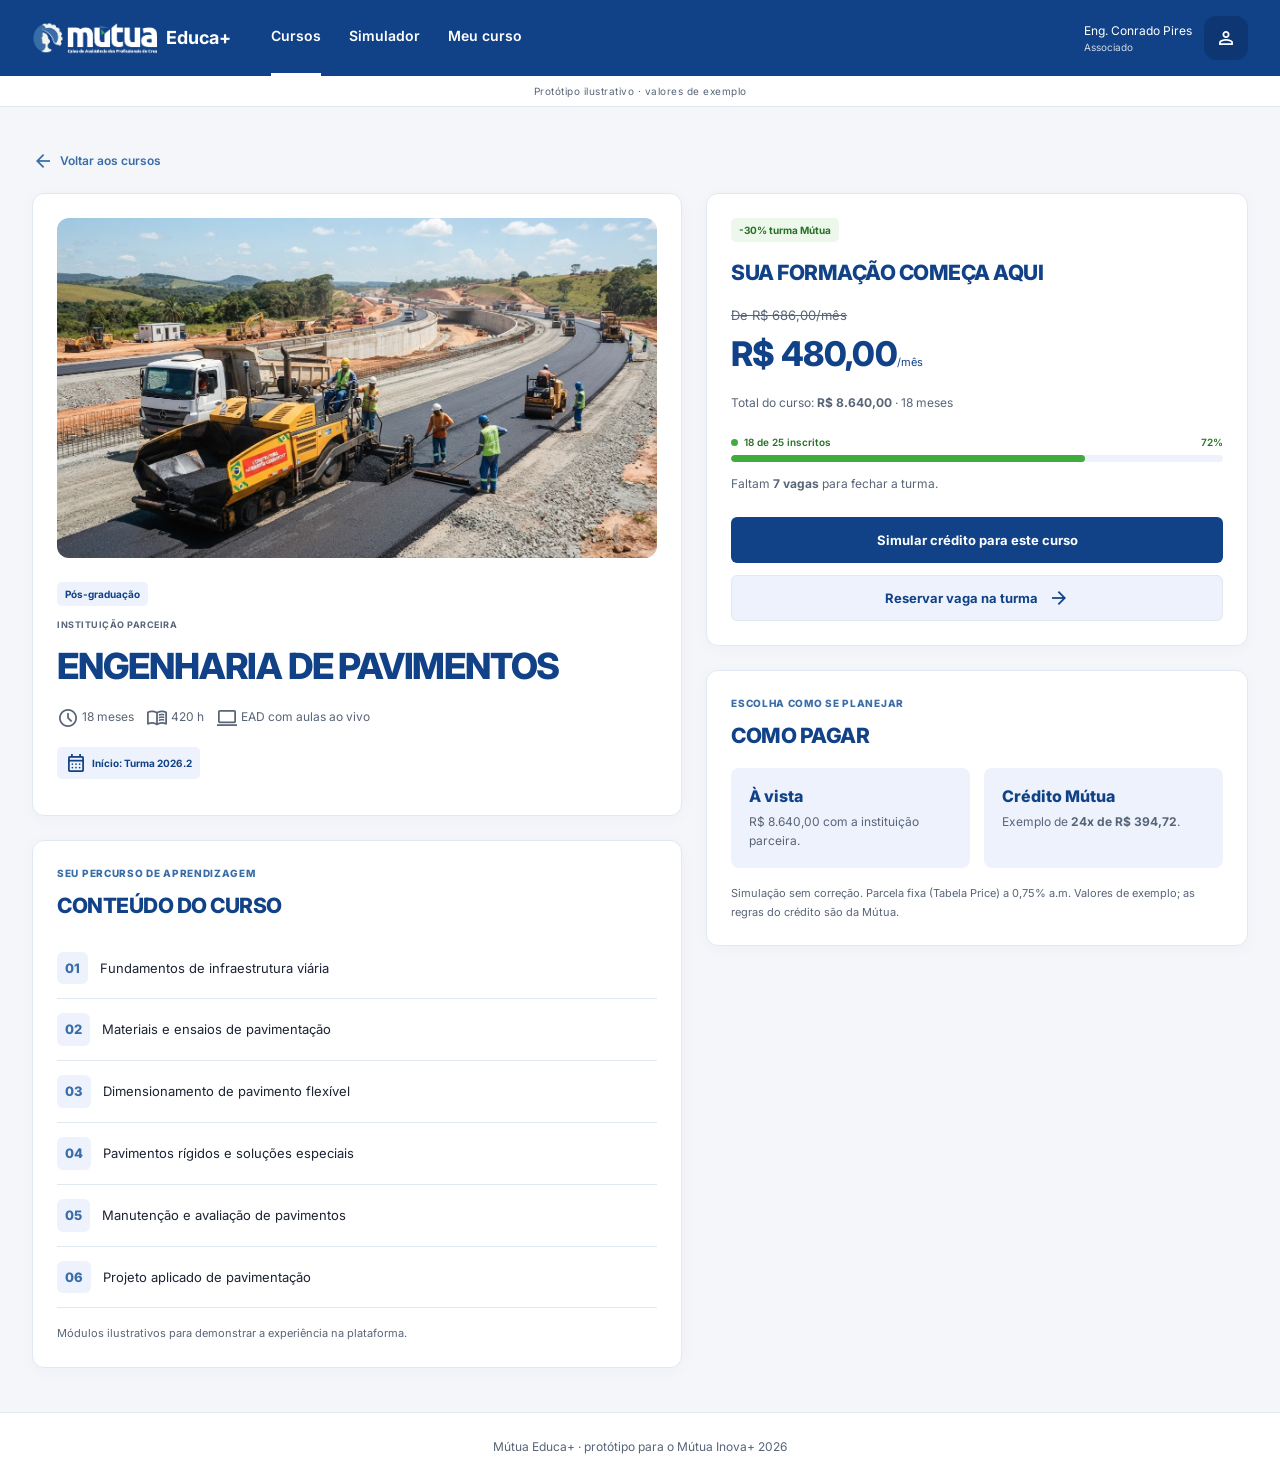
==== curso.html @ 4bdf36f3 "Demo navegável Mútua Educa+ (protótipo, dados de exemplo)" ====
<!doctype html>
<html lang="pt-BR"><head><link rel="icon" href="assets/img/favicon.svg" type="image/svg+xml"><meta charset="utf-8"><meta name="viewport" content="width=device-width,initial-scale=1"><meta name="theme-color" content="#114287"><meta name="description" content="Mútua Educa+: cursos com desconto de turma, simulação de crédito e acompanhamento educacional. Protótipo ilustrativo."><title>Detalhe do curso · Mútua Educa+</title><link rel="preconnect" href="https://fonts.googleapis.com"><link rel="preconnect" href="https://fonts.gstatic.com" crossorigin><link href="https://fonts.googleapis.com/css2?family=Inter:wght@400;500;600;700;800&family=Material+Symbols+Outlined&display=swap" rel="stylesheet"><link rel="stylesheet" href="assets/css/app.css"><script defer src="assets/js/data.js"></script><script defer src="assets/js/app.js"></script></head><body data-page="course"><a class="skip" href="#main">Ir para o conteúdo</a><header id="header"></header><div class="prototype">Protótipo ilustrativo · valores de exemplo</div><main id="main" class="container" tabindex="-1"></main><footer>Mútua Educa+ · protótipo para o Mútua Inova+ 2026</footer><nav id="mobile-nav" aria-label="Navegação móvel"></nav><dialog id="modal" aria-labelledby="modal-title"><button class="modal-close icon-button" aria-label="Fechar modal">×</button><span class="modal-icon material-symbols-outlined" aria-hidden="true">info</span><h2 id="modal-title"></h2><p id="modal-text"></p><a id="modal-link" class="button" href="meu-curso.html">Ver como fica o acompanhamento <span class="material-symbols-outlined" aria-hidden="true">arrow_forward</span></a><button class="button secondary modal-dismiss">Voltar à página</button></dialog><noscript><p class="container">Ative o JavaScript para explorar os cursos e simular o crédito desta demonstração.</p></noscript></body></html>
---- assets/css/app.css ----
:root{--blue:#114287;--medium:#396DA8;--green:#41AC3E;--green-text:#267124;--bg:#F4F6FA;--white:#fff;--text:#1B2333;--muted:#586578;--line:#e2e8f2;--soft:#edf2fc;--green-soft:#edf7ec;--radius:12px;--shadow:0 3px 16px #17345b08;--space:24px;--motion:200ms;--font:'Inter',system-ui,sans-serif}*{box-sizing:border-box}body{margin:0;background:var(--bg);color:var(--text);font:400 14px/1.6 var(--font)}a{color:var(--medium);text-decoration:none}button,input{font:inherit}button,a,input,summary{-webkit-tap-highlight-color:transparent}button,a,summary{touch-action:manipulation}button{cursor:pointer}img{max-width:100%;display:block}h1,h2,h3,p{margin:0}h1,h2,h3{line-height:1.25}h1,h2{font-weight:800;text-transform:uppercase;color:var(--blue)}h1{font-size:clamp(26px,3.1vw,40px);letter-spacing:-1.2px}h2{font-size:21px;letter-spacing:-.5px}h3{font-size:16px;font-weight:800;color:var(--blue)}p{color:var(--muted)}:focus-visible{outline:3px solid var(--medium);outline-offset:4px}.skip{position:fixed;left:16px;top:-100px;background:var(--white);padding:12px;z-index:20}.skip:focus{top:12px}.container{width:min(1376px,calc(100% - 32px));margin:auto}#header{background:var(--blue);color:var(--white);box-shadow:var(--shadow)}.header-inner{min-height:76px;display:flex;align-items:center;gap:32px}.brand{min-height:44px;display:flex;align-items:center;gap:9px;color:var(--white);flex-shrink:0;font-size:20px;font-weight:700}.brand img{width:119px;height:35px;object-fit:contain}.desktop-nav{display:none;align-self:stretch;gap:26px}.desktop-nav a{display:flex;align-items:center;color:var(--white);border-bottom:3px solid transparent;font-weight:600}.desktop-nav a[aria-current]{border-color:var(--white)}.account{margin-left:auto;display:flex;align-items:center;gap:12px}.account-text{display:none;font-size:12px;line-height:1.5}.account-text small{display:block;opacity:.8}.icon-button{border:0;min-width:44px;min-height:44px;display:grid;place-items:center;border-radius:var(--radius);background:var(--soft);color:var(--blue);font-size:24px}.account .icon-button{background:#0d3672;color:var(--white)}.material-symbols-outlined{font-size:22px;line-height:1;vertical-align:middle}.prototype{text-align:center;font-size:10px;letter-spacing:.5px;padding:7px 12px;background:var(--white);color:var(--muted);border-bottom:1px solid var(--line)}main{padding-top:24px;padding-bottom:44px}footer{background:var(--white);border-top:1px solid var(--line);padding:24px 20px 106px;color:var(--muted);font-size:12px;text-align:center}#mobile-nav{position:fixed;z-index:5;bottom:0;left:0;right:0;background:var(--white);border-top:1px solid var(--line);display:grid;grid-template-columns:repeat(4,1fr);padding:8px 4px calc(8px + env(safe-area-inset-bottom));box-shadow:0 -5px 24px #17345b08}#mobile-nav a,#mobile-nav button{display:flex;flex-direction:column;gap:5px;align-items:center;justify-content:center;min-height:54px;font-size:11px;font-weight:600;color:var(--muted);border:0;background:transparent}#mobile-nav [aria-current]{color:var(--blue);background:var(--soft);border-radius:var(--radius)}.panel{background:var(--white);border:1px solid var(--line);border-radius:var(--radius);padding:20px;box-shadow:var(--shadow)}.eyebrow{font-size:10px;font-weight:800;text-transform:uppercase;letter-spacing:.7px;color:var(--medium);display:flex;gap:6px;align-items:center;margin-bottom:12px}.eyebrow .material-symbols-outlined{font-size:16px}.badge{display:inline-flex;align-items:center;gap:5px;background:var(--soft);color:var(--blue);font-size:10px;font-weight:700;line-height:1.4;padding:5px 8px;border-radius:5px}.badge.green{background:var(--green-soft);color:var(--green-text)}.hero{background:linear-gradient(110deg,var(--white) 65%,var(--soft));padding:25px 20px;margin-bottom:28px}.hero h1{max-width:850px}.hero p{margin:14px 0 24px;max-width:800px}.search{display:flex;align-items:center;gap:10px;border:2px solid var(--line);border-radius:7px;padding:4px 4px 4px 12px;background:var(--white)}.search input{width:100%;min-width:0;border:0;background:transparent;min-height:44px;outline-offset:0}.search .button{width:auto;flex-shrink:0}.button{display:inline-flex;justify-content:center;align-items:center;gap:10px;min-height:46px;border:1px solid transparent;border-radius:6px;padding:11px 16px;background:var(--blue);color:var(--white);font-weight:700;font-size:13px;line-height:1.4;text-align:center;transition:background var(--motion),transform var(--motion),box-shadow var(--motion);width:100%}.button:hover{background:var(--medium);box-shadow:0 4px 12px #11428722;transform:translateY(-1px)}.button.secondary{background:var(--soft);color:var(--blue);border-color:var(--line)}.button.secondary:hover{background:var(--line)}.chips{display:flex;gap:7px;flex-wrap:wrap;margin-top:18px}.chip{background:var(--white);color:var(--text);border:1px solid var(--line);padding:10px 12px;border-radius:6px;min-height:44px;font-size:11px;font-weight:600;transition:background var(--motion),color var(--motion)}.chip[aria-pressed=true]{background:var(--blue);border-color:var(--blue);color:var(--white)}.catalog-layout,.split,.dashboard-grid{display:grid;gap:24px}.section-line{display:flex;justify-content:space-between;align-items:center;gap:12px;background:var(--white);border-radius:var(--radius);padding:16px;margin-bottom:18px}.section-line h2{font-size:12px;letter-spacing:0}.section-line span{font-size:11px;color:var(--muted)}.dot{display:inline-block;width:7px;height:7px;background:var(--green);border-radius:50%;margin-right:6px}.course-grid{display:grid;gap:18px}.course-card{background:var(--white);border:1px solid var(--line);border-radius:var(--radius);overflow:hidden;display:flex;flex-direction:column;box-shadow:var(--shadow);transition:transform var(--motion),box-shadow var(--motion)}.course-card:hover{transform:translateY(-3px);box-shadow:0 8px 24px #17345b12}.course-photo{position:relative}.course-photo img{width:100%;height:180px;object-fit:cover}.course-photo>.badge{position:absolute;top:12px;left:12px;background:var(--white)}.photo-bottom{position:absolute;bottom:0;left:0;right:0;padding:30px 12px 10px;background:linear-gradient(transparent,#0b2b59cc);display:flex;justify-content:space-between;align-items:center;color:var(--white);font-size:10px}.course-content{padding:17px;display:flex;flex-direction:column;gap:13px;flex:1}.partner{font-size:9px;color:var(--muted);font-weight:700;letter-spacing:.5px;text-transform:uppercase}.course-content h3{text-transform:uppercase;font-size:15px;min-height:38px}.meta{font-size:11px;color:var(--muted);display:flex;gap:6px;align-items:flex-start}.meta .material-symbols-outlined{font-size:16px;color:var(--medium)}.price-box{background:var(--soft);padding:12px;border-radius:6px;display:flex;align-items:center;justify-content:space-between;gap:6px}.price-box del{font-size:10px;color:var(--muted);display:block}.price{color:var(--blue);font-size:22px;font-weight:800;letter-spacing:-.7px}.price small{font-size:11px;font-weight:400;letter-spacing:0}.price-box .badge{font-size:9px;padding:4px}.enrollment{margin-top:auto;font-size:10px;color:var(--green-text);font-weight:600}.enrollment-row{display:flex;justify-content:space-between;gap:8px;margin-bottom:5px}.track{height:7px;overflow:hidden;background:var(--soft);border-radius:20px}.track>span{display:block;height:100%;background:var(--green);border-radius:20px}.track.blue>span{background:var(--medium)}.sidebar{display:flex;flex-direction:column;gap:20px}.mini{border-top:3px solid var(--blue)}.mini h2{font-size:19px;text-transform:none}.mini p{font-size:12px;margin:8px 0 18px}.rate-box{background:var(--soft);padding:16px;border-radius:6px;margin:20px 0}.rate-box strong{color:var(--blue);font-size:27px}.rate-box small{font-size:11px;color:var(--blue)}.field-label{display:flex;justify-content:space-between;align-items:center;gap:10px;font-size:11px;font-weight:600;color:var(--muted);margin-bottom:12px}.field-label output{color:var(--blue);font-weight:800;font-size:16px}input[type=range]{width:100%;height:44px;accent-color:var(--blue);cursor:pointer}.range-labels{display:flex;justify-content:space-between;font-size:10px;color:var(--muted)}.term-row{display:grid;grid-template-columns:repeat(3,minmax(0,1fr));gap:7px;margin:12px 0}.term{border:1px solid var(--line);border-radius:6px;min-height:44px;background:var(--soft);color:var(--blue);font-weight:700;transition:background var(--motion),color var(--motion)}.term[aria-pressed=true]{background:var(--blue);color:var(--white);border-color:var(--blue)}.estimate{text-align:center;padding:16px;background:var(--soft);border-radius:6px;margin:16px 0}.estimate p{margin:0;font-size:11px}.estimate strong{font-size:24px;color:var(--blue);display:block;letter-spacing:-.8px}.disclaimer{font-size:11px;color:var(--muted);line-height:1.7;margin-top:16px}.faq h2{font-size:17px;margin-bottom:14px}.faq details{border-bottom:1px solid var(--line);padding:7px 0}.faq summary{font-size:12px;min-height:44px;cursor:pointer;color:var(--blue);font-weight:600;padding:10px 0}.faq details p{font-size:12px;padding-bottom:12px}.empty{text-align:center;padding:40px 20px;grid-column:1/-1}.empty h3{margin:12px 0}.empty .button{width:auto;margin-top:16px}.accompany{margin-top:32px;padding:24px}.accompany>p{margin-top:12px}.steps{display:grid;gap:20px;margin:28px 0}.step-icon{background:var(--soft);color:var(--blue);width:44px;height:44px;border-radius:var(--radius);display:grid;place-items:center;margin-bottom:10px}.steps h3{font-size:13px;margin-bottom:6px}.steps p{font-size:12px}.accompany>.button{width:auto}.back{display:inline-flex;align-items:center;gap:6px;min-height:44px;font-weight:600;font-size:12px;margin-bottom:10px}.page-heading{margin-bottom:24px}.page-heading p{margin-top:12px}.course-banner{width:100%;height:240px;object-fit:cover;border-radius:var(--radius);margin-bottom:24px}.course-title .badge{margin-bottom:12px}.course-title h1{font-size:clamp(26px,3vw,36px);margin:12px 0}.details-meta{display:flex;flex-wrap:wrap;gap:12px;font-size:12px;color:var(--muted);margin:18px 0}.stack{display:flex;flex-direction:column;gap:24px;min-width:0}.module-list{list-style:none;margin:18px 0 0;padding:0;counter-reset:modules}.module-list li{counter-increment:modules;display:flex;align-items:center;gap:12px;padding:14px 0;border-bottom:1px solid var(--line);font-size:13px}.module-list li:before{content:counter(modules,decimal-leading-zero);color:var(--medium);font-weight:800;background:var(--soft);padding:6px 8px;border-radius:6px}.offer .price{font-size:34px}.offer>del{font-size:13px;color:var(--muted)}.offer h2{margin-bottom:18px}.offer p{font-size:12px;margin:12px 0}.offer .button{margin-top:12px}.offer .enrollment{margin-top:22px}.payment-options{display:grid;gap:14px;margin-top:18px}.payment-option{background:var(--soft);border-radius:8px;padding:18px}.payment-option p{font-size:12px;margin-top:6px}.course-summary{display:grid;gap:20px;margin-bottom:24px;align-items:center}.course-summary h2{margin:12px 0}.total-course{background:var(--soft);border-radius:8px;padding:20px}.total-course strong{display:block;color:var(--blue);font-size:25px}.sim-amount{background:var(--soft);border-radius:6px;padding:16px;margin:18px 0 8px;display:flex;flex-wrap:wrap;align-items:center;justify-content:space-between;gap:8px}.sim-amount output{font-size:32px;color:var(--blue);font-weight:800;letter-spacing:-1px}.quick-actions{display:flex;gap:8px;margin-top:18px}.quick-actions button{flex:1;font-size:11px;padding:10px}.large-terms{margin-top:22px;grid-template-columns:minmax(0,1fr)}.large-terms .term{padding:14px 7px;text-align:left;font-size:11px;min-height:110px}.large-terms strong{display:block;font-size:16px;margin-top:8px;overflow-wrap:anywhere}.large-terms [data-term-price]{display:block}.large-terms small{font-size:10px;font-weight:400}.summary-list{margin:22px 0}.summary-row{display:flex;justify-content:space-between;gap:12px;padding:13px 10px;font-size:12px}.summary-row:nth-child(odd){background:var(--soft);border-radius:4px}.summary-row strong{color:var(--blue)}.summary-row.big strong{font-size:21px}.total-box{background:var(--soft);padding:20px;border-radius:8px;margin-bottom:22px}.total-box strong{display:block;color:var(--blue);font-size:24px;margin:6px 0}.total-box p{font-size:11px}.capital-labels{display:flex;justify-content:space-between;font-size:10px;color:var(--medium);margin-bottom:7px}.capital-track{height:10px;background:var(--medium);border-radius:20px;overflow:hidden;margin-bottom:24px}.capital-track span{display:block;height:100%;background:var(--blue)}.welcome{display:flex;justify-content:space-between;gap:12px;align-items:center;margin-bottom:18px}.welcome p{font-weight:600;color:var(--text);font-size:15px}.dashboard-heading{margin-bottom:24px}.dashboard-heading h1{font-size:clamp(25px,3vw,34px)}.dashboard-heading>p{font-size:12px;margin-top:12px}.student-photo{position:relative;overflow:hidden;border-radius:var(--radius)}.student-photo img{width:100%;height:240px;object-fit:cover}.student-photo .photo-bottom{padding:40px 18px 18px}.student-photo .badge{font-size:11px;background:var(--blue);color:var(--white)}.panel-title{display:flex;justify-content:space-between;gap:12px;align-items:center;margin-bottom:20px}.panel-title h2{font-size:16px;display:flex;align-items:center;gap:7px}.panel-title>strong{font-size:26px;color:var(--blue)}.progress-details{display:flex;justify-content:space-between;gap:15px;margin-top:16px;font-size:12px}.progress-details small{display:block;text-transform:uppercase;font-size:9px;color:var(--muted);font-weight:700}.progress-details>div:last-child{text-align:right}.next-class{border-left:5px solid var(--blue)}.next-class h3{font-size:20px;text-transform:uppercase;margin:12px 0}.next-class p{font-size:12px;margin:14px 0}.credit-details{display:flex;justify-content:space-between;align-items:center;gap:12px;background:var(--soft);border-radius:8px;padding:16px;margin-bottom:12px}.credit-details small{display:block;text-transform:uppercase;font-size:9px;color:var(--muted);font-weight:600}.credit-details strong{font-size:24px;color:var(--blue)}.credit-details>div:last-child{text-align:right}.credit-details>div:last-child strong{font-size:14px}.text-button{border:0;background:transparent;color:var(--medium);display:flex;align-items:center;justify-content:space-between;gap:10px;width:100%;min-height:44px;text-align:left;font-weight:600}.approval{display:flex;align-items:center;gap:18px}.approval .step-icon{background:var(--green-soft);color:var(--green-text);flex-shrink:0;margin:0;width:52px;height:52px}.approval h2{font-size:13px;color:var(--green-text);margin-bottom:6px}.approval p{font-size:12px}.approval strong{font-size:24px;color:var(--blue)}.journey{list-style:none;margin:24px 0 0;padding:0}.journey li{position:relative;display:flex;gap:14px;padding-bottom:26px}.journey li:last-child{padding-bottom:0}.journey li:not(:last-child):before{content:'';position:absolute;left:17px;top:35px;bottom:0;width:2px;background:var(--line)}.journey .stage{width:36px;height:36px;background:var(--soft);border-radius:50%;display:grid;place-items:center;color:var(--medium);flex-shrink:0;font-weight:700}.journey .done .stage{background:var(--green);color:var(--white)}.journey .current .stage{background:var(--blue);color:var(--white)}.journey h3{font-size:12px;text-transform:uppercase;margin-bottom:5px}.journey p{font-size:11px}.journey .badge{margin-top:8px;font-size:9px}.support{display:flex;align-items:center;gap:12px}.support p{font-size:12px}.support .button{width:auto;margin-left:auto}.support h3{font-size:13px}dialog{border:1px solid var(--line);border-radius:var(--radius);padding:32px 24px;width:min(460px,calc(100% - 32px));color:var(--text);background:var(--white);box-shadow:0 20px 80px #0a224a33}dialog::backdrop{background:#0b224a99;backdrop-filter:blur(3px)}dialog[open]{animation:modal-in var(--motion) ease-out}.modal-close{position:absolute;right:10px;top:10px}.modal-icon{background:var(--soft);color:var(--blue);padding:12px;border-radius:50%;margin-bottom:18px;font-size:28px}dialog h2{font-size:22px;margin:10px 0 16px}dialog p{font-size:13px;margin-bottom:24px}dialog .button{margin-top:10px}body:has(dialog[open]){overflow:hidden}@keyframes modal-in{from{opacity:0;transform:translateY(12px)}to{opacity:1;transform:translateY(0)}}[hidden]{display:none!important}@media(min-width:540px){.course-grid{grid-template-columns:repeat(2,minmax(0,1fr))}.steps{grid-template-columns:repeat(2,minmax(0,1fr))}.payment-options{grid-template-columns:repeat(2,minmax(0,1fr))}.panel{padding:24px}.hero{padding:32px}.student-photo img{height:300px}}@media(min-width:768px){.container{width:calc(100% - 48px)}.desktop-nav{display:flex}.account-text{display:block}.brand img{width:125px}.brand{font-size:18px}.header-inner{gap:26px}.desktop-nav{gap:20px;font-size:13px}#mobile-nav{display:none}footer{padding:24px}.prototype{font-size:10px}main{padding-top:32px}.hero{padding:38px}.hero h1{max-width:900px}.course-summary{grid-template-columns:1.35fr 1fr}.split{grid-template-columns:minmax(0,1.2fr) minmax(0,1fr);align-items:start}.dashboard-grid{grid-template-columns:repeat(2,minmax(0,1fr));align-items:start}.dashboard-heading{padding:28px}.steps{grid-template-columns:repeat(4,minmax(0,1fr))}.course-banner{height:340px}.large-terms strong{font-size:18px}.panel-title h2{font-size:17px}}@media(min-width:1100px){.large-terms{grid-template-columns:repeat(3,minmax(0,1fr))}.container{width:min(1376px,calc(100% - 64px))}.catalog-layout{grid-template-columns:minmax(0,2.15fr) minmax(300px,1fr)}.course-grid{grid-template-columns:repeat(3,minmax(0,1fr))}.course-photo img{height:150px}.hero{padding:40px}.hero h1{font-size:40px}.header-inner{gap:40px}.desktop-nav{gap:28px;font-size:14px}.account-text{font-size:12px}.course-content{padding:16px}.dashboard-grid{grid-template-columns:minmax(0,1.15fr) minmax(0,1fr)}.dashboard-heading h1{max-width:800px}.student-photo img{height:320px}.simulator-layout{grid-template-columns:minmax(0,1.2fr) minmax(0,1fr)}.simulator-summary{position:sticky;top:24px}.accompany{padding:32px}}@media(prefers-reduced-motion:reduce){*,*:before,*:after{animation:none!important;transition:none!important;scroll-behavior:auto!important}}
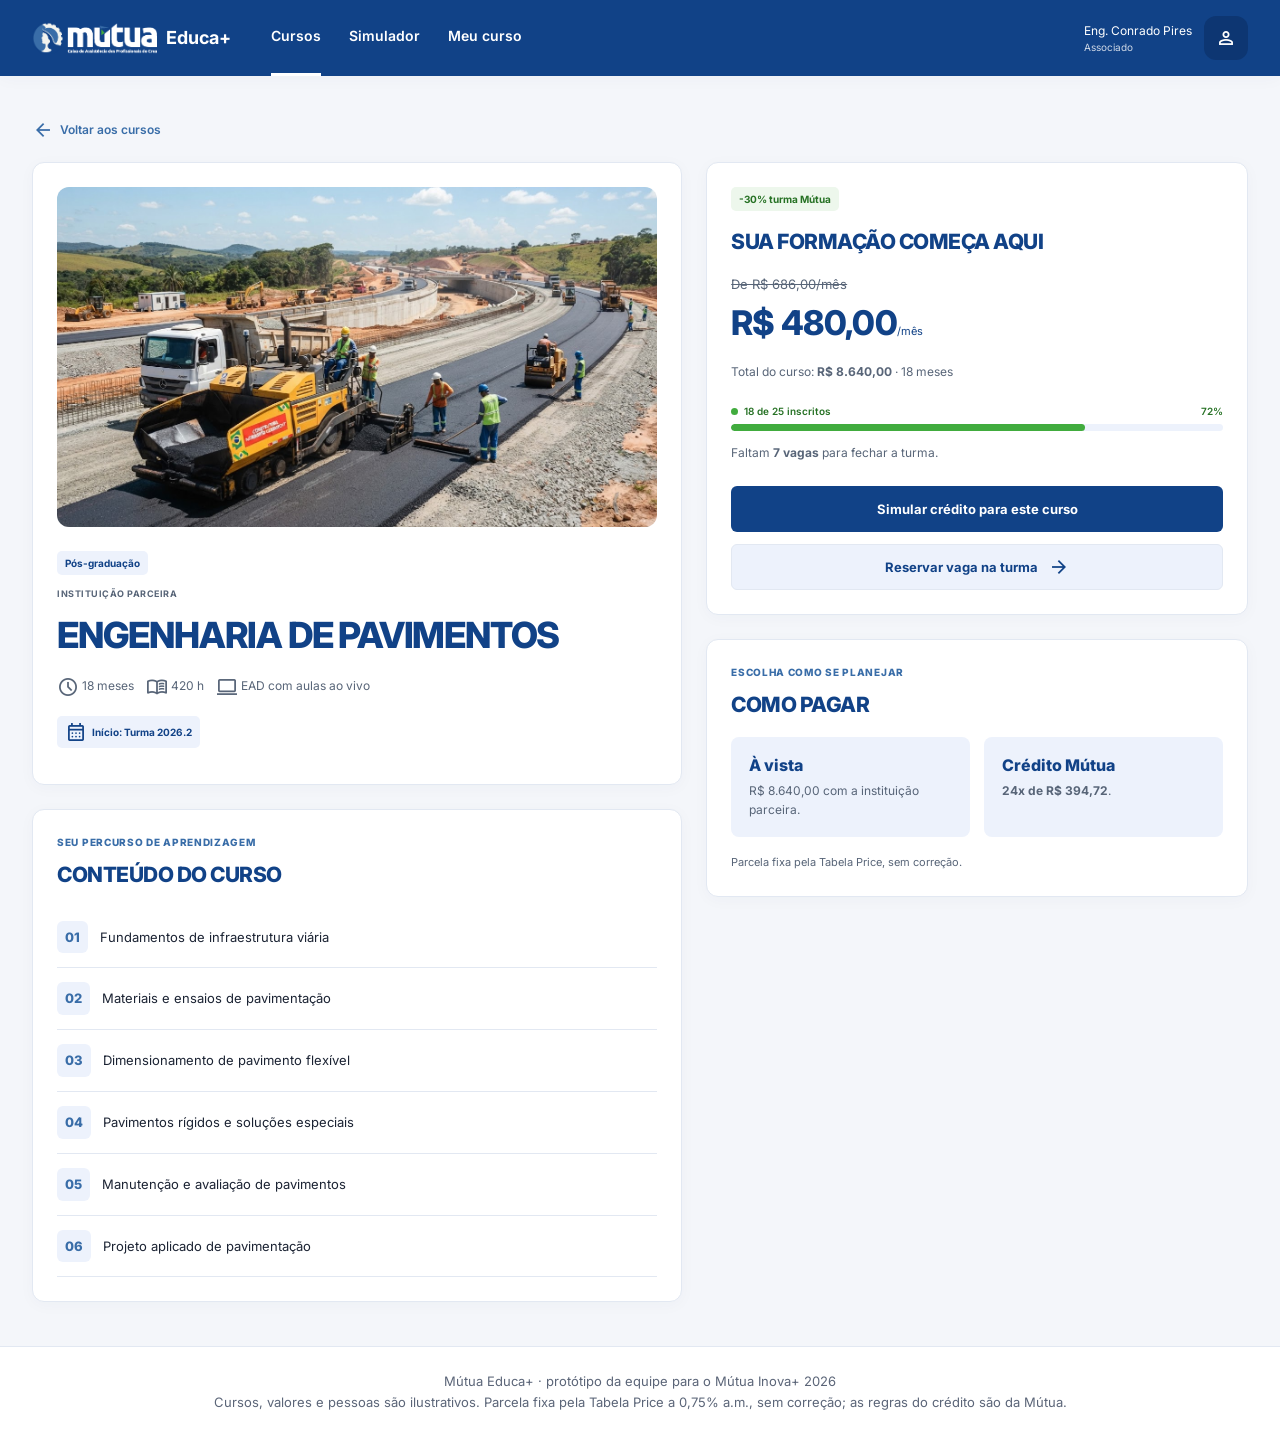
==== commit f04aa630: "Aviso de protótipo só no rodapé; textos e janelas como produto" ====
--- a/curso.html
+++ b/curso.html
@@ -1,2 +1,5 @@
 <!doctype html>
-<html lang="pt-BR"><head><link rel="icon" href="assets/img/favicon.svg" type="image/svg+xml"><meta charset="utf-8"><meta name="viewport" content="width=device-width,initial-scale=1"><meta name="theme-color" content="#114287"><meta name="description" content="Mútua Educa+: cursos com desconto de turma, simulação de crédito e acompanhamento educacional. Protótipo ilustrativo."><title>Detalhe do curso · Mútua Educa+</title><link rel="preconnect" href="https://fonts.googleapis.com"><link rel="preconnect" href="https://fonts.gstatic.com" crossorigin><link href="https://fonts.googleapis.com/css2?family=Inter:wght@400;500;600;700;800&family=Material+Symbols+Outlined&display=swap" rel="stylesheet"><link rel="stylesheet" href="assets/css/app.css"><script defer src="assets/js/data.js"></script><script defer src="assets/js/app.js"></script></head><body data-page="course"><a class="skip" href="#main">Ir para o conteúdo</a><header id="header"></header><div class="prototype">Protótipo ilustrativo · valores de exemplo</div><main id="main" class="container" tabindex="-1"></main><footer>Mútua Educa+ · protótipo para o Mútua Inova+ 2026</footer><nav id="mobile-nav" aria-label="Navegação móvel"></nav><dialog id="modal" aria-labelledby="modal-title"><button class="modal-close icon-button" aria-label="Fechar modal">×</button><span class="modal-icon material-symbols-outlined" aria-hidden="true">info</span><h2 id="modal-title"></h2><p id="modal-text"></p><a id="modal-link" class="button" href="meu-curso.html">Ver como fica o acompanhamento <span class="material-symbols-outlined" aria-hidden="true">arrow_forward</span></a><button class="button secondary modal-dismiss">Voltar à página</button></dialog><noscript><p class="container">Ative o JavaScript para explorar os cursos e simular o crédito desta demonstração.</p></noscript></body></html>+<html lang="pt-BR"><head><link rel="icon" href="assets/img/favicon.svg" type="image/svg+xml"><meta charset="utf-8"><meta name="viewport" content="width=device-width,initial-scale=1"><meta name="theme-color" content="#114287"><meta name="description" content="Mútua Educa+: cursos com desconto de turma, simulação de crédito e acompanhamento educacional."><title>Detalhe do curso · Mútua Educa+</title><link rel="preconnect" href="https://fonts.googleapis.com"><link rel="preconnect" href="https://fonts.gstatic.com" crossorigin><link href="https://fonts.googleapis.com/css2?family=Inter:wght@400;500;600;700;800&family=Material+Symbols+Outlined&display=swap" rel="stylesheet"><link rel="stylesheet" href="assets/css/app.css"><script defer src="assets/js/data.js"></script><script defer src="assets/js/app.js"></script></head><body data-page="course"><a class="skip" href="#main">Ir para o conteúdo</a><header id="header"></header><main id="main" class="container" tabindex="-1"></main><footer>
+<p>Mútua Educa+ · protótipo da equipe para o Mútua Inova+ 2026</p>
+<p>Cursos, valores e pessoas são ilustrativos. Parcela fixa pela Tabela Price a 0,75% a.m., sem correção; as regras do crédito são da Mútua.</p>
+</footer><nav id="mobile-nav" aria-label="Navegação móvel"></nav><dialog id="modal" aria-labelledby="modal-title"><button class="modal-close icon-button" aria-label="Fechar modal">×</button><span class="modal-icon material-symbols-outlined" aria-hidden="true">info</span><h2 id="modal-title"></h2><p id="modal-text"></p><a id="modal-link" class="button" href="meu-curso.html">Ver como fica o acompanhamento <span class="material-symbols-outlined" aria-hidden="true">arrow_forward</span></a><button class="button secondary modal-dismiss">Voltar à página</button></dialog><noscript><p class="container">Ative o JavaScript para explorar os cursos e simular o crédito da plataforma.</p></noscript></body></html>
--- a/assets/css/app.css
+++ b/assets/css/app.css
@@ -1 +1 @@
-:root{--blue:#114287;--medium:#396DA8;--green:#41AC3E;--green-text:#267124;--bg:#F4F6FA;--white:#fff;--text:#1B2333;--muted:#586578;--line:#e2e8f2;--soft:#edf2fc;--green-soft:#edf7ec;--radius:12px;--shadow:0 3px 16px #17345b08;--space:24px;--motion:200ms;--font:'Inter',system-ui,sans-serif}*{box-sizing:border-box}body{margin:0;background:var(--bg);color:var(--text);font:400 14px/1.6 var(--font)}a{color:var(--medium);text-decoration:none}button,input{font:inherit}button,a,input,summary{-webkit-tap-highlight-color:transparent}button,a,summary{touch-action:manipulation}button{cursor:pointer}img{max-width:100%;display:block}h1,h2,h3,p{margin:0}h1,h2,h3{line-height:1.25}h1,h2{font-weight:800;text-transform:uppercase;color:var(--blue)}h1{font-size:clamp(26px,3.1vw,40px);letter-spacing:-1.2px}h2{font-size:21px;letter-spacing:-.5px}h3{font-size:16px;font-weight:800;color:var(--blue)}p{color:var(--muted)}:focus-visible{outline:3px solid var(--medium);outline-offset:4px}.skip{position:fixed;left:16px;top:-100px;background:var(--white);padding:12px;z-index:20}.skip:focus{top:12px}.container{width:min(1376px,calc(100% - 32px));margin:auto}#header{background:var(--blue);color:var(--white);box-shadow:var(--shadow)}.header-inner{min-height:76px;display:flex;align-items:center;gap:32px}.brand{min-height:44px;display:flex;align-items:center;gap:9px;color:var(--white);flex-shrink:0;font-size:20px;font-weight:700}.brand img{width:119px;height:35px;object-fit:contain}.desktop-nav{display:none;align-self:stretch;gap:26px}.desktop-nav a{display:flex;align-items:center;color:var(--white);border-bottom:3px solid transparent;font-weight:600}.desktop-nav a[aria-current]{border-color:var(--white)}.account{margin-left:auto;display:flex;align-items:center;gap:12px}.account-text{display:none;font-size:12px;line-height:1.5}.account-text small{display:block;opacity:.8}.icon-button{border:0;min-width:44px;min-height:44px;display:grid;place-items:center;border-radius:var(--radius);background:var(--soft);color:var(--blue);font-size:24px}.account .icon-button{background:#0d3672;color:var(--white)}.material-symbols-outlined{font-size:22px;line-height:1;vertical-align:middle}.prototype{text-align:center;font-size:10px;letter-spacing:.5px;padding:7px 12px;background:var(--white);color:var(--muted);border-bottom:1px solid var(--line)}main{padding-top:24px;padding-bottom:44px}footer{background:var(--white);border-top:1px solid var(--line);padding:24px 20px 106px;color:var(--muted);font-size:12px;text-align:center}#mobile-nav{position:fixed;z-index:5;bottom:0;left:0;right:0;background:var(--white);border-top:1px solid var(--line);display:grid;grid-template-columns:repeat(4,1fr);padding:8px 4px calc(8px + env(safe-area-inset-bottom));box-shadow:0 -5px 24px #17345b08}#mobile-nav a,#mobile-nav button{display:flex;flex-direction:column;gap:5px;align-items:center;justify-content:center;min-height:54px;font-size:11px;font-weight:600;color:var(--muted);border:0;background:transparent}#mobile-nav [aria-current]{color:var(--blue);background:var(--soft);border-radius:var(--radius)}.panel{background:var(--white);border:1px solid var(--line);border-radius:var(--radius);padding:20px;box-shadow:var(--shadow)}.eyebrow{font-size:10px;font-weight:800;text-transform:uppercase;letter-spacing:.7px;color:var(--medium);display:flex;gap:6px;align-items:center;margin-bottom:12px}.eyebrow .material-symbols-outlined{font-size:16px}.badge{display:inline-flex;align-items:center;gap:5px;background:var(--soft);color:var(--blue);font-size:10px;font-weight:700;line-height:1.4;padding:5px 8px;border-radius:5px}.badge.green{background:var(--green-soft);color:var(--green-text)}.hero{background:linear-gradient(110deg,var(--white) 65%,var(--soft));padding:25px 20px;margin-bottom:28px}.hero h1{max-width:850px}.hero p{margin:14px 0 24px;max-width:800px}.search{display:flex;align-items:center;gap:10px;border:2px solid var(--line);border-radius:7px;padding:4px 4px 4px 12px;background:var(--white)}.search input{width:100%;min-width:0;border:0;background:transparent;min-height:44px;outline-offset:0}.search .button{width:auto;flex-shrink:0}.button{display:inline-flex;justify-content:center;align-items:center;gap:10px;min-height:46px;border:1px solid transparent;border-radius:6px;padding:11px 16px;background:var(--blue);color:var(--white);font-weight:700;font-size:13px;line-height:1.4;text-align:center;transition:background var(--motion),transform var(--motion),box-shadow var(--motion);width:100%}.button:hover{background:var(--medium);box-shadow:0 4px 12px #11428722;transform:translateY(-1px)}.button.secondary{background:var(--soft);color:var(--blue);border-color:var(--line)}.button.secondary:hover{background:var(--line)}.chips{display:flex;gap:7px;flex-wrap:wrap;margin-top:18px}.chip{background:var(--white);color:var(--text);border:1px solid var(--line);padding:10px 12px;border-radius:6px;min-height:44px;font-size:11px;font-weight:600;transition:background var(--motion),color var(--motion)}.chip[aria-pressed=true]{background:var(--blue);border-color:var(--blue);color:var(--white)}.catalog-layout,.split,.dashboard-grid{display:grid;gap:24px}.section-line{display:flex;justify-content:space-between;align-items:center;gap:12px;background:var(--white);border-radius:var(--radius);padding:16px;margin-bottom:18px}.section-line h2{font-size:12px;letter-spacing:0}.section-line span{font-size:11px;color:var(--muted)}.dot{display:inline-block;width:7px;height:7px;background:var(--green);border-radius:50%;margin-right:6px}.course-grid{display:grid;gap:18px}.course-card{background:var(--white);border:1px solid var(--line);border-radius:var(--radius);overflow:hidden;display:flex;flex-direction:column;box-shadow:var(--shadow);transition:transform var(--motion),box-shadow var(--motion)}.course-card:hover{transform:translateY(-3px);box-shadow:0 8px 24px #17345b12}.course-photo{position:relative}.course-photo img{width:100%;height:180px;object-fit:cover}.course-photo>.badge{position:absolute;top:12px;left:12px;background:var(--white)}.photo-bottom{position:absolute;bottom:0;left:0;right:0;padding:30px 12px 10px;background:linear-gradient(transparent,#0b2b59cc);display:flex;justify-content:space-between;align-items:center;color:var(--white);font-size:10px}.course-content{padding:17px;display:flex;flex-direction:column;gap:13px;flex:1}.partner{font-size:9px;color:var(--muted);font-weight:700;letter-spacing:.5px;text-transform:uppercase}.course-content h3{text-transform:uppercase;font-size:15px;min-height:38px}.meta{font-size:11px;color:var(--muted);display:flex;gap:6px;align-items:flex-start}.meta .material-symbols-outlined{font-size:16px;color:var(--medium)}.price-box{background:var(--soft);padding:12px;border-radius:6px;display:flex;align-items:center;justify-content:space-between;gap:6px}.price-box del{font-size:10px;color:var(--muted);display:block}.price{color:var(--blue);font-size:22px;font-weight:800;letter-spacing:-.7px}.price small{font-size:11px;font-weight:400;letter-spacing:0}.price-box .badge{font-size:9px;padding:4px}.enrollment{margin-top:auto;font-size:10px;color:var(--green-text);font-weight:600}.enrollment-row{display:flex;justify-content:space-between;gap:8px;margin-bottom:5px}.track{height:7px;overflow:hidden;background:var(--soft);border-radius:20px}.track>span{display:block;height:100%;background:var(--green);border-radius:20px}.track.blue>span{background:var(--medium)}.sidebar{display:flex;flex-direction:column;gap:20px}.mini{border-top:3px solid var(--blue)}.mini h2{font-size:19px;text-transform:none}.mini p{font-size:12px;margin:8px 0 18px}.rate-box{background:var(--soft);padding:16px;border-radius:6px;margin:20px 0}.rate-box strong{color:var(--blue);font-size:27px}.rate-box small{font-size:11px;color:var(--blue)}.field-label{display:flex;justify-content:space-between;align-items:center;gap:10px;font-size:11px;font-weight:600;color:var(--muted);margin-bottom:12px}.field-label output{color:var(--blue);font-weight:800;font-size:16px}input[type=range]{width:100%;height:44px;accent-color:var(--blue);cursor:pointer}.range-labels{display:flex;justify-content:space-between;font-size:10px;color:var(--muted)}.term-row{display:grid;grid-template-columns:repeat(3,minmax(0,1fr));gap:7px;margin:12px 0}.term{border:1px solid var(--line);border-radius:6px;min-height:44px;background:var(--soft);color:var(--blue);font-weight:700;transition:background var(--motion),color var(--motion)}.term[aria-pressed=true]{background:var(--blue);color:var(--white);border-color:var(--blue)}.estimate{text-align:center;padding:16px;background:var(--soft);border-radius:6px;margin:16px 0}.estimate p{margin:0;font-size:11px}.estimate strong{font-size:24px;color:var(--blue);display:block;letter-spacing:-.8px}.disclaimer{font-size:11px;color:var(--muted);line-height:1.7;margin-top:16px}.faq h2{font-size:17px;margin-bottom:14px}.faq details{border-bottom:1px solid var(--line);padding:7px 0}.faq summary{font-size:12px;min-height:44px;cursor:pointer;color:var(--blue);font-weight:600;padding:10px 0}.faq details p{font-size:12px;padding-bottom:12px}.empty{text-align:center;padding:40px 20px;grid-column:1/-1}.empty h3{margin:12px 0}.empty .button{width:auto;margin-top:16px}.accompany{margin-top:32px;padding:24px}.accompany>p{margin-top:12px}.steps{display:grid;gap:20px;margin:28px 0}.step-icon{background:var(--soft);color:var(--blue);width:44px;height:44px;border-radius:var(--radius);display:grid;place-items:center;margin-bottom:10px}.steps h3{font-size:13px;margin-bottom:6px}.steps p{font-size:12px}.accompany>.button{width:auto}.back{display:inline-flex;align-items:center;gap:6px;min-height:44px;font-weight:600;font-size:12px;margin-bottom:10px}.page-heading{margin-bottom:24px}.page-heading p{margin-top:12px}.course-banner{width:100%;height:240px;object-fit:cover;border-radius:var(--radius);margin-bottom:24px}.course-title .badge{margin-bottom:12px}.course-title h1{font-size:clamp(26px,3vw,36px);margin:12px 0}.details-meta{display:flex;flex-wrap:wrap;gap:12px;font-size:12px;color:var(--muted);margin:18px 0}.stack{display:flex;flex-direction:column;gap:24px;min-width:0}.module-list{list-style:none;margin:18px 0 0;padding:0;counter-reset:modules}.module-list li{counter-increment:modules;display:flex;align-items:center;gap:12px;padding:14px 0;border-bottom:1px solid var(--line);font-size:13px}.module-list li:before{content:counter(modules,decimal-leading-zero);color:var(--medium);font-weight:800;background:var(--soft);padding:6px 8px;border-radius:6px}.offer .price{font-size:34px}.offer>del{font-size:13px;color:var(--muted)}.offer h2{margin-bottom:18px}.offer p{font-size:12px;margin:12px 0}.offer .button{margin-top:12px}.offer .enrollment{margin-top:22px}.payment-options{display:grid;gap:14px;margin-top:18px}.payment-option{background:var(--soft);border-radius:8px;padding:18px}.payment-option p{font-size:12px;margin-top:6px}.course-summary{display:grid;gap:20px;margin-bottom:24px;align-items:center}.course-summary h2{margin:12px 0}.total-course{background:var(--soft);border-radius:8px;padding:20px}.total-course strong{display:block;color:var(--blue);font-size:25px}.sim-amount{background:var(--soft);border-radius:6px;padding:16px;margin:18px 0 8px;display:flex;flex-wrap:wrap;align-items:center;justify-content:space-between;gap:8px}.sim-amount output{font-size:32px;color:var(--blue);font-weight:800;letter-spacing:-1px}.quick-actions{display:flex;gap:8px;margin-top:18px}.quick-actions button{flex:1;font-size:11px;padding:10px}.large-terms{margin-top:22px;grid-template-columns:minmax(0,1fr)}.large-terms .term{padding:14px 7px;text-align:left;font-size:11px;min-height:110px}.large-terms strong{display:block;font-size:16px;margin-top:8px;overflow-wrap:anywhere}.large-terms [data-term-price]{display:block}.large-terms small{font-size:10px;font-weight:400}.summary-list{margin:22px 0}.summary-row{display:flex;justify-content:space-between;gap:12px;padding:13px 10px;font-size:12px}.summary-row:nth-child(odd){background:var(--soft);border-radius:4px}.summary-row strong{color:var(--blue)}.summary-row.big strong{font-size:21px}.total-box{background:var(--soft);padding:20px;border-radius:8px;margin-bottom:22px}.total-box strong{display:block;color:var(--blue);font-size:24px;margin:6px 0}.total-box p{font-size:11px}.capital-labels{display:flex;justify-content:space-between;font-size:10px;color:var(--medium);margin-bottom:7px}.capital-track{height:10px;background:var(--medium);border-radius:20px;overflow:hidden;margin-bottom:24px}.capital-track span{display:block;height:100%;background:var(--blue)}.welcome{display:flex;justify-content:space-between;gap:12px;align-items:center;margin-bottom:18px}.welcome p{font-weight:600;color:var(--text);font-size:15px}.dashboard-heading{margin-bottom:24px}.dashboard-heading h1{font-size:clamp(25px,3vw,34px)}.dashboard-heading>p{font-size:12px;margin-top:12px}.student-photo{position:relative;overflow:hidden;border-radius:var(--radius)}.student-photo img{width:100%;height:240px;object-fit:cover}.student-photo .photo-bottom{padding:40px 18px 18px}.student-photo .badge{font-size:11px;background:var(--blue);color:var(--white)}.panel-title{display:flex;justify-content:space-between;gap:12px;align-items:center;margin-bottom:20px}.panel-title h2{font-size:16px;display:flex;align-items:center;gap:7px}.panel-title>strong{font-size:26px;color:var(--blue)}.progress-details{display:flex;justify-content:space-between;gap:15px;margin-top:16px;font-size:12px}.progress-details small{display:block;text-transform:uppercase;font-size:9px;color:var(--muted);font-weight:700}.progress-details>div:last-child{text-align:right}.next-class{border-left:5px solid var(--blue)}.next-class h3{font-size:20px;text-transform:uppercase;margin:12px 0}.next-class p{font-size:12px;margin:14px 0}.credit-details{display:flex;justify-content:space-between;align-items:center;gap:12px;background:var(--soft);border-radius:8px;padding:16px;margin-bottom:12px}.credit-details small{display:block;text-transform:uppercase;font-size:9px;color:var(--muted);font-weight:600}.credit-details strong{font-size:24px;color:var(--blue)}.credit-details>div:last-child{text-align:right}.credit-details>div:last-child strong{font-size:14px}.text-button{border:0;background:transparent;color:var(--medium);display:flex;align-items:center;justify-content:space-between;gap:10px;width:100%;min-height:44px;text-align:left;font-weight:600}.approval{display:flex;align-items:center;gap:18px}.approval .step-icon{background:var(--green-soft);color:var(--green-text);flex-shrink:0;margin:0;width:52px;height:52px}.approval h2{font-size:13px;color:var(--green-text);margin-bottom:6px}.approval p{font-size:12px}.approval strong{font-size:24px;color:var(--blue)}.journey{list-style:none;margin:24px 0 0;padding:0}.journey li{position:relative;display:flex;gap:14px;padding-bottom:26px}.journey li:last-child{padding-bottom:0}.journey li:not(:last-child):before{content:'';position:absolute;left:17px;top:35px;bottom:0;width:2px;background:var(--line)}.journey .stage{width:36px;height:36px;background:var(--soft);border-radius:50%;display:grid;place-items:center;color:var(--medium);flex-shrink:0;font-weight:700}.journey .done .stage{background:var(--green);color:var(--white)}.journey .current .stage{background:var(--blue);color:var(--white)}.journey h3{font-size:12px;text-transform:uppercase;margin-bottom:5px}.journey p{font-size:11px}.journey .badge{margin-top:8px;font-size:9px}.support{display:flex;align-items:center;gap:12px}.support p{font-size:12px}.support .button{width:auto;margin-left:auto}.support h3{font-size:13px}dialog{border:1px solid var(--line);border-radius:var(--radius);padding:32px 24px;width:min(460px,calc(100% - 32px));color:var(--text);background:var(--white);box-shadow:0 20px 80px #0a224a33}dialog::backdrop{background:#0b224a99;backdrop-filter:blur(3px)}dialog[open]{animation:modal-in var(--motion) ease-out}.modal-close{position:absolute;right:10px;top:10px}.modal-icon{background:var(--soft);color:var(--blue);padding:12px;border-radius:50%;margin-bottom:18px;font-size:28px}dialog h2{font-size:22px;margin:10px 0 16px}dialog p{font-size:13px;margin-bottom:24px}dialog .button{margin-top:10px}body:has(dialog[open]){overflow:hidden}@keyframes modal-in{from{opacity:0;transform:translateY(12px)}to{opacity:1;transform:translateY(0)}}[hidden]{display:none!important}@media(min-width:540px){.course-grid{grid-template-columns:repeat(2,minmax(0,1fr))}.steps{grid-template-columns:repeat(2,minmax(0,1fr))}.payment-options{grid-template-columns:repeat(2,minmax(0,1fr))}.panel{padding:24px}.hero{padding:32px}.student-photo img{height:300px}}@media(min-width:768px){.container{width:calc(100% - 48px)}.desktop-nav{display:flex}.account-text{display:block}.brand img{width:125px}.brand{font-size:18px}.header-inner{gap:26px}.desktop-nav{gap:20px;font-size:13px}#mobile-nav{display:none}footer{padding:24px}.prototype{font-size:10px}main{padding-top:32px}.hero{padding:38px}.hero h1{max-width:900px}.course-summary{grid-template-columns:1.35fr 1fr}.split{grid-template-columns:minmax(0,1.2fr) minmax(0,1fr);align-items:start}.dashboard-grid{grid-template-columns:repeat(2,minmax(0,1fr));align-items:start}.dashboard-heading{padding:28px}.steps{grid-template-columns:repeat(4,minmax(0,1fr))}.course-banner{height:340px}.large-terms strong{font-size:18px}.panel-title h2{font-size:17px}}@media(min-width:1100px){.large-terms{grid-template-columns:repeat(3,minmax(0,1fr))}.container{width:min(1376px,calc(100% - 64px))}.catalog-layout{grid-template-columns:minmax(0,2.15fr) minmax(300px,1fr)}.course-grid{grid-template-columns:repeat(3,minmax(0,1fr))}.course-photo img{height:150px}.hero{padding:40px}.hero h1{font-size:40px}.header-inner{gap:40px}.desktop-nav{gap:28px;font-size:14px}.account-text{font-size:12px}.course-content{padding:16px}.dashboard-grid{grid-template-columns:minmax(0,1.15fr) minmax(0,1fr)}.dashboard-heading h1{max-width:800px}.student-photo img{height:320px}.simulator-layout{grid-template-columns:minmax(0,1.2fr) minmax(0,1fr)}.simulator-summary{position:sticky;top:24px}.accompany{padding:32px}}@media(prefers-reduced-motion:reduce){*,*:before,*:after{animation:none!important;transition:none!important;scroll-behavior:auto!important}}
+:root{--blue:#114287;--medium:#396DA8;--green:#41AC3E;--green-text:#267124;--bg:#F4F6FA;--white:#fff;--text:#1B2333;--muted:#586578;--line:#e2e8f2;--soft:#edf2fc;--green-soft:#edf7ec;--radius:12px;--shadow:0 3px 16px #17345b08;--space:24px;--motion:200ms;--footer-text:#5B6578;--footer-font-size:13px;--mobile-nav-height:71px;--font:'Inter',system-ui,sans-serif}*{box-sizing:border-box}body{margin:0;background:var(--bg);color:var(--text);font:400 14px/1.6 var(--font)}a{color:var(--medium);text-decoration:none}button,input{font:inherit}button,a,input,summary{-webkit-tap-highlight-color:transparent}button,a,summary{touch-action:manipulation}button{cursor:pointer}img{max-width:100%;display:block}h1,h2,h3,p{margin:0}h1,h2,h3{line-height:1.25}h1,h2{font-weight:800;text-transform:uppercase;color:var(--blue)}h1{font-size:clamp(26px,3.1vw,40px);letter-spacing:-1.2px}h2{font-size:21px;letter-spacing:-.5px}h3{font-size:16px;font-weight:800;color:var(--blue)}p{color:var(--muted)}:focus-visible{outline:3px solid var(--medium);outline-offset:4px}.skip{position:fixed;left:16px;top:-100px;background:var(--white);padding:12px;z-index:20}.skip:focus{top:12px}.container{width:min(1376px,calc(100% - 32px));margin:auto}#header{background:var(--blue);color:var(--white);box-shadow:var(--shadow)}.header-inner{min-height:76px;display:flex;align-items:center;gap:32px}.brand{min-height:44px;display:flex;align-items:center;gap:9px;color:var(--white);flex-shrink:0;font-size:20px;font-weight:700}.brand img{width:119px;height:35px;object-fit:contain}.desktop-nav{display:none;align-self:stretch;gap:26px}.desktop-nav a{display:flex;align-items:center;color:var(--white);border-bottom:3px solid transparent;font-weight:600}.desktop-nav a[aria-current]{border-color:var(--white)}.account{margin-left:auto;display:flex;align-items:center;gap:12px}.account-text{display:none;font-size:12px;line-height:1.5}.account-text small{display:block;opacity:.8}.icon-button{border:0;min-width:44px;min-height:44px;display:grid;place-items:center;border-radius:var(--radius);background:var(--soft);color:var(--blue);font-size:24px}.account .icon-button{background:#0d3672;color:var(--white)}.material-symbols-outlined{font-size:22px;line-height:1;vertical-align:middle}main{padding-top:24px;padding-bottom:44px}footer{background:var(--white);border-top:1px solid var(--line);padding:24px 20px calc(var(--mobile-nav-height) + env(safe-area-inset-bottom) + 16px);color:var(--footer-text);font-size:var(--footer-font-size);text-align:center}footer p{color:inherit}#mobile-nav{position:fixed;z-index:5;bottom:0;left:0;right:0;background:var(--white);border-top:1px solid var(--line);display:grid;grid-template-columns:repeat(4,1fr);padding:8px 4px calc(8px + env(safe-area-inset-bottom));box-shadow:0 -5px 24px #17345b08}#mobile-nav a,#mobile-nav button{display:flex;flex-direction:column;gap:5px;align-items:center;justify-content:center;min-height:54px;font-size:11px;font-weight:600;color:var(--muted);border:0;background:transparent}#mobile-nav [aria-current]{color:var(--blue);background:var(--soft);border-radius:var(--radius)}.panel{background:var(--white);border:1px solid var(--line);border-radius:var(--radius);padding:20px;box-shadow:var(--shadow)}.eyebrow{font-size:10px;font-weight:800;text-transform:uppercase;letter-spacing:.7px;color:var(--medium);display:flex;gap:6px;align-items:center;margin-bottom:12px}.eyebrow .material-symbols-outlined{font-size:16px}.badge{display:inline-flex;align-items:center;gap:5px;background:var(--soft);color:var(--blue);font-size:10px;font-weight:700;line-height:1.4;padding:5px 8px;border-radius:5px}.badge.green{background:var(--green-soft);color:var(--green-text)}.hero{background:linear-gradient(110deg,var(--white) 65%,var(--soft));padding:25px 20px;margin-bottom:28px}.hero h1{max-width:850px}.hero p{margin:14px 0 24px;max-width:800px}.search{display:flex;align-items:center;gap:10px;border:2px solid var(--line);border-radius:7px;padding:4px 4px 4px 12px;background:var(--white)}.search input{width:100%;min-width:0;border:0;background:transparent;min-height:44px;outline-offset:0}.search .button{width:auto;flex-shrink:0}.button{display:inline-flex;justify-content:center;align-items:center;gap:10px;min-height:46px;border:1px solid transparent;border-radius:6px;padding:11px 16px;background:var(--blue);color:var(--white);font-weight:700;font-size:13px;line-height:1.4;text-align:center;transition:background var(--motion),transform var(--motion),box-shadow var(--motion);width:100%}.button:hover{background:var(--medium);box-shadow:0 4px 12px #11428722;transform:translateY(-1px)}.button.secondary{background:var(--soft);color:var(--blue);border-color:var(--line)}.button.secondary:hover{background:var(--line)}.chips{display:flex;gap:7px;flex-wrap:wrap;margin-top:18px}.chip{background:var(--white);color:var(--text);border:1px solid var(--line);padding:10px 12px;border-radius:6px;min-height:44px;font-size:11px;font-weight:600;transition:background var(--motion),color var(--motion)}.chip[aria-pressed=true]{background:var(--blue);border-color:var(--blue);color:var(--white)}.catalog-layout,.split,.dashboard-grid{display:grid;gap:24px}.section-line{display:flex;justify-content:space-between;align-items:center;gap:12px;background:var(--white);border-radius:var(--radius);padding:16px;margin-bottom:18px}.section-line h2{font-size:12px;letter-spacing:0}.section-line span{font-size:11px;color:var(--muted)}.dot{display:inline-block;width:7px;height:7px;background:var(--green);border-radius:50%;margin-right:6px}.course-grid{display:grid;gap:18px}.course-card{background:var(--white);border:1px solid var(--line);border-radius:var(--radius);overflow:hidden;display:flex;flex-direction:column;box-shadow:var(--shadow);transition:transform var(--motion),box-shadow var(--motion)}.course-card:hover{transform:translateY(-3px);box-shadow:0 8px 24px #17345b12}.course-photo{position:relative}.course-photo img{width:100%;height:180px;object-fit:cover}.course-photo>.badge{position:absolute;top:12px;left:12px;background:var(--white)}.photo-bottom{position:absolute;bottom:0;left:0;right:0;padding:30px 12px 10px;background:linear-gradient(transparent,#0b2b59cc);display:flex;justify-content:space-between;align-items:center;color:var(--white);font-size:10px}.course-content{padding:17px;display:flex;flex-direction:column;gap:13px;flex:1}.partner{font-size:9px;color:var(--muted);font-weight:700;letter-spacing:.5px;text-transform:uppercase}.course-content h3{text-transform:uppercase;font-size:15px;min-height:38px}.meta{font-size:11px;color:var(--muted);display:flex;gap:6px;align-items:flex-start}.meta .material-symbols-outlined{font-size:16px;color:var(--medium)}.price-box{background:var(--soft);padding:12px;border-radius:6px;display:flex;align-items:center;justify-content:space-between;gap:6px}.price-box del{font-size:10px;color:var(--muted);display:block}.price{color:var(--blue);font-size:22px;font-weight:800;letter-spacing:-.7px}.price small{font-size:11px;font-weight:400;letter-spacing:0}.price-box .badge{font-size:9px;padding:4px}.enrollment{margin-top:auto;font-size:10px;color:var(--green-text);font-weight:600}.enrollment-row{display:flex;justify-content:space-between;gap:8px;margin-bottom:5px}.track{height:7px;overflow:hidden;background:var(--soft);border-radius:20px}.track>span{display:block;height:100%;background:var(--green);border-radius:20px}.track.blue>span{background:var(--medium)}.sidebar{display:flex;flex-direction:column;gap:20px}.mini{border-top:3px solid var(--blue)}.mini h2{font-size:19px;text-transform:none}.mini p{font-size:12px;margin:8px 0 18px}.rate-box{background:var(--soft);padding:16px;border-radius:6px;margin:20px 0}.rate-box strong{color:var(--blue);font-size:27px}.rate-box small{font-size:11px;color:var(--blue)}.field-label{display:flex;justify-content:space-between;align-items:center;gap:10px;font-size:11px;font-weight:600;color:var(--muted);margin-bottom:12px}.field-label output{color:var(--blue);font-weight:800;font-size:16px}input[type=range]{width:100%;height:44px;accent-color:var(--blue);cursor:pointer}.range-labels{display:flex;justify-content:space-between;font-size:10px;color:var(--muted)}.term-row{display:grid;grid-template-columns:repeat(3,minmax(0,1fr));gap:7px;margin:12px 0}.term{border:1px solid var(--line);border-radius:6px;min-height:44px;background:var(--soft);color:var(--blue);font-weight:700;transition:background var(--motion),color var(--motion)}.term[aria-pressed=true]{background:var(--blue);color:var(--white);border-color:var(--blue)}.estimate{text-align:center;padding:16px;background:var(--soft);border-radius:6px;margin:16px 0}.estimate p{margin:0;font-size:11px}.estimate strong{font-size:24px;color:var(--blue);display:block;letter-spacing:-.8px}.disclaimer{font-size:11px;color:var(--muted);line-height:1.7;margin-top:16px}.faq h2{font-size:17px;margin-bottom:14px}.faq details{border-bottom:1px solid var(--line);padding:7px 0}.faq summary{font-size:12px;min-height:44px;cursor:pointer;color:var(--blue);font-weight:600;padding:10px 0}.faq details p{font-size:12px;padding-bottom:12px}.empty{text-align:center;padding:40px 20px;grid-column:1/-1}.empty h3{margin:12px 0}.empty .button{width:auto;margin-top:16px}.accompany{margin-top:32px;padding:24px}.accompany>p{margin-top:12px}.steps{display:grid;gap:20px;margin:28px 0}.step-icon{background:var(--soft);color:var(--blue);width:44px;height:44px;border-radius:var(--radius);display:grid;place-items:center;margin-bottom:10px}.steps h3{font-size:13px;margin-bottom:6px}.steps p{font-size:12px}.accompany>.button{width:auto}.back{display:inline-flex;align-items:center;gap:6px;min-height:44px;font-weight:600;font-size:12px;margin-bottom:10px}.page-heading{margin-bottom:24px}.page-heading p{margin-top:12px}.course-banner{width:100%;height:240px;object-fit:cover;border-radius:var(--radius);margin-bottom:24px}.course-title .badge{margin-bottom:12px}.course-title h1{font-size:clamp(26px,3vw,36px);margin:12px 0}.details-meta{display:flex;flex-wrap:wrap;gap:12px;font-size:12px;color:var(--muted);margin:18px 0}.stack{display:flex;flex-direction:column;gap:24px;min-width:0}.module-list{list-style:none;margin:18px 0 0;padding:0;counter-reset:modules}.module-list li{counter-increment:modules;display:flex;align-items:center;gap:12px;padding:14px 0;border-bottom:1px solid var(--line);font-size:13px}.module-list li:before{content:counter(modules,decimal-leading-zero);color:var(--medium);font-weight:800;background:var(--soft);padding:6px 8px;border-radius:6px}.offer .price{font-size:34px}.offer>del{font-size:13px;color:var(--muted)}.offer h2{margin-bottom:18px}.offer p{font-size:12px;margin:12px 0}.offer .button{margin-top:12px}.offer .enrollment{margin-top:22px}.payment-options{display:grid;gap:14px;margin-top:18px}.payment-option{background:var(--soft);border-radius:8px;padding:18px}.payment-option p{font-size:12px;margin-top:6px}.course-summary{display:grid;gap:20px;margin-bottom:24px;align-items:center}.course-summary h2{margin:12px 0}.total-course{background:var(--soft);border-radius:8px;padding:20px}.total-course strong{display:block;color:var(--blue);font-size:25px}.sim-amount{background:var(--soft);border-radius:6px;padding:16px;margin:18px 0 8px;display:flex;flex-wrap:wrap;align-items:center;justify-content:space-between;gap:8px}.sim-amount output{font-size:32px;color:var(--blue);font-weight:800;letter-spacing:-1px}.quick-actions{display:flex;gap:8px;margin-top:18px}.quick-actions button{flex:1;font-size:11px;padding:10px}.large-terms{margin-top:22px;grid-template-columns:minmax(0,1fr)}.large-terms .term{padding:14px 7px;text-align:left;font-size:11px;min-height:110px}.large-terms strong{display:block;font-size:16px;margin-top:8px;overflow-wrap:anywhere}.large-terms [data-term-price]{display:block}.large-terms small{font-size:10px;font-weight:400}.summary-list{margin:22px 0}.summary-row{display:flex;justify-content:space-between;gap:12px;padding:13px 10px;font-size:12px}.summary-row:nth-child(odd){background:var(--soft);border-radius:4px}.summary-row strong{color:var(--blue)}.summary-row.big strong{font-size:21px}.total-box{background:var(--soft);padding:20px;border-radius:8px;margin-bottom:22px}.total-box strong{display:block;color:var(--blue);font-size:24px;margin:6px 0}.total-box p{font-size:11px}.capital-labels{display:flex;justify-content:space-between;font-size:10px;color:var(--medium);margin-bottom:7px}.capital-track{height:10px;background:var(--medium);border-radius:20px;overflow:hidden;margin-bottom:24px}.capital-track span{display:block;height:100%;background:var(--blue)}.welcome{display:flex;justify-content:space-between;gap:12px;align-items:center;margin-bottom:18px}.welcome p{font-weight:600;color:var(--text);font-size:15px}.dashboard-heading{margin-bottom:24px}.dashboard-heading h1{font-size:clamp(25px,3vw,34px)}.dashboard-heading>p{font-size:12px;margin-top:12px}.student-photo{position:relative;overflow:hidden;border-radius:var(--radius)}.student-photo img{width:100%;height:240px;object-fit:cover}.student-photo .photo-bottom{padding:40px 18px 18px}.student-photo .badge{font-size:11px;background:var(--blue);color:var(--white)}.panel-title{display:flex;justify-content:space-between;gap:12px;align-items:center;margin-bottom:20px}.panel-title h2{font-size:16px;display:flex;align-items:center;gap:7px}.panel-title>strong{font-size:26px;color:var(--blue)}.progress-details{display:flex;justify-content:space-between;gap:15px;margin-top:16px;font-size:12px}.progress-details small{display:block;text-transform:uppercase;font-size:9px;color:var(--muted);font-weight:700}.progress-details>div:last-child{text-align:right}.next-class{border-left:5px solid var(--blue)}.next-class h3{font-size:20px;text-transform:uppercase;margin:12px 0}.next-class p{font-size:12px;margin:14px 0}.credit-details{display:flex;justify-content:space-between;align-items:center;gap:12px;background:var(--soft);border-radius:8px;padding:16px;margin-bottom:12px}.credit-details small{display:block;text-transform:uppercase;font-size:9px;color:var(--muted);font-weight:600}.credit-details strong{font-size:24px;color:var(--blue)}.credit-details>div:last-child{text-align:right}.credit-details>div:last-child strong{font-size:14px}.text-button{border:0;background:transparent;color:var(--medium);display:flex;align-items:center;justify-content:space-between;gap:10px;width:100%;min-height:44px;text-align:left;font-weight:600}.approval{display:flex;align-items:center;gap:18px}.approval .step-icon{background:var(--green-soft);color:var(--green-text);flex-shrink:0;margin:0;width:52px;height:52px}.approval h2{font-size:13px;color:var(--green-text);margin-bottom:6px}.approval p{font-size:12px}.approval strong{font-size:24px;color:var(--blue)}.journey{list-style:none;margin:24px 0 0;padding:0}.journey li{position:relative;display:flex;gap:14px;padding-bottom:26px}.journey li:last-child{padding-bottom:0}.journey li:not(:last-child):before{content:'';position:absolute;left:17px;top:35px;bottom:0;width:2px;background:var(--line)}.journey .stage{width:36px;height:36px;background:var(--soft);border-radius:50%;display:grid;place-items:center;color:var(--medium);flex-shrink:0;font-weight:700}.journey .done .stage{background:var(--green);color:var(--white)}.journey .current .stage{background:var(--blue);color:var(--white)}.journey h3{font-size:12px;text-transform:uppercase;margin-bottom:5px}.journey p{font-size:11px}.journey .badge{margin-top:8px;font-size:9px}.support{display:flex;align-items:center;gap:12px}.support p{font-size:12px}.support .button{width:auto;margin-left:auto}.support h3{font-size:13px}dialog{border:1px solid var(--line);border-radius:var(--radius);padding:32px 24px;width:min(460px,calc(100% - 32px));color:var(--text);background:var(--white);box-shadow:0 20px 80px #0a224a33}dialog::backdrop{background:#0b224a99;backdrop-filter:blur(3px)}dialog[open]{animation:modal-in var(--motion) ease-out}.modal-close{position:absolute;right:10px;top:10px}.modal-icon{background:var(--soft);color:var(--blue);padding:12px;border-radius:50%;margin-bottom:18px;font-size:28px}dialog h2{font-size:22px;margin:10px 0 16px}dialog p{font-size:13px;margin-bottom:24px}dialog .button{margin-top:10px}body:has(dialog[open]){overflow:hidden}@keyframes modal-in{from{opacity:0;transform:translateY(12px)}to{opacity:1;transform:translateY(0)}}[hidden]{display:none!important}@media(min-width:540px){.course-grid{grid-template-columns:repeat(2,minmax(0,1fr))}.steps{grid-template-columns:repeat(2,minmax(0,1fr))}.payment-options{grid-template-columns:repeat(2,minmax(0,1fr))}.panel{padding:24px}.hero{padding:32px}.student-photo img{height:300px}}@media(min-width:768px){.container{width:calc(100% - 48px)}.desktop-nav{display:flex}.account-text{display:block}.brand img{width:125px}.brand{font-size:18px}.header-inner{gap:26px}.desktop-nav{gap:20px;font-size:13px}#mobile-nav{display:none}footer{padding:24px}main{padding-top:32px}.hero{padding:38px}.hero h1{max-width:900px}.course-summary{grid-template-columns:1.35fr 1fr}.split{grid-template-columns:minmax(0,1.2fr) minmax(0,1fr);align-items:start}.dashboard-grid{grid-template-columns:repeat(2,minmax(0,1fr));align-items:start}.dashboard-heading{padding:28px}.steps{grid-template-columns:repeat(4,minmax(0,1fr))}.course-banner{height:340px}.large-terms strong{font-size:18px}.panel-title h2{font-size:17px}}@media(min-width:1100px){.large-terms{grid-template-columns:repeat(3,minmax(0,1fr))}.container{width:min(1376px,calc(100% - 64px))}.catalog-layout{grid-template-columns:minmax(0,2.15fr) minmax(300px,1fr)}.course-grid{grid-template-columns:repeat(3,minmax(0,1fr))}.course-photo img{height:150px}.hero{padding:40px}.hero h1{font-size:40px}.header-inner{gap:40px}.desktop-nav{gap:28px;font-size:14px}.account-text{font-size:12px}.course-content{padding:16px}.dashboard-grid{grid-template-columns:minmax(0,1.15fr) minmax(0,1fr)}.dashboard-heading h1{max-width:800px}.student-photo img{height:320px}.simulator-layout{grid-template-columns:minmax(0,1.2fr) minmax(0,1fr)}.simulator-summary{position:sticky;top:24px}.accompany{padding:32px}}@media(prefers-reduced-motion:reduce){*,*:before,*:after{animation:none!important;transition:none!important;scroll-behavior:auto!important}}
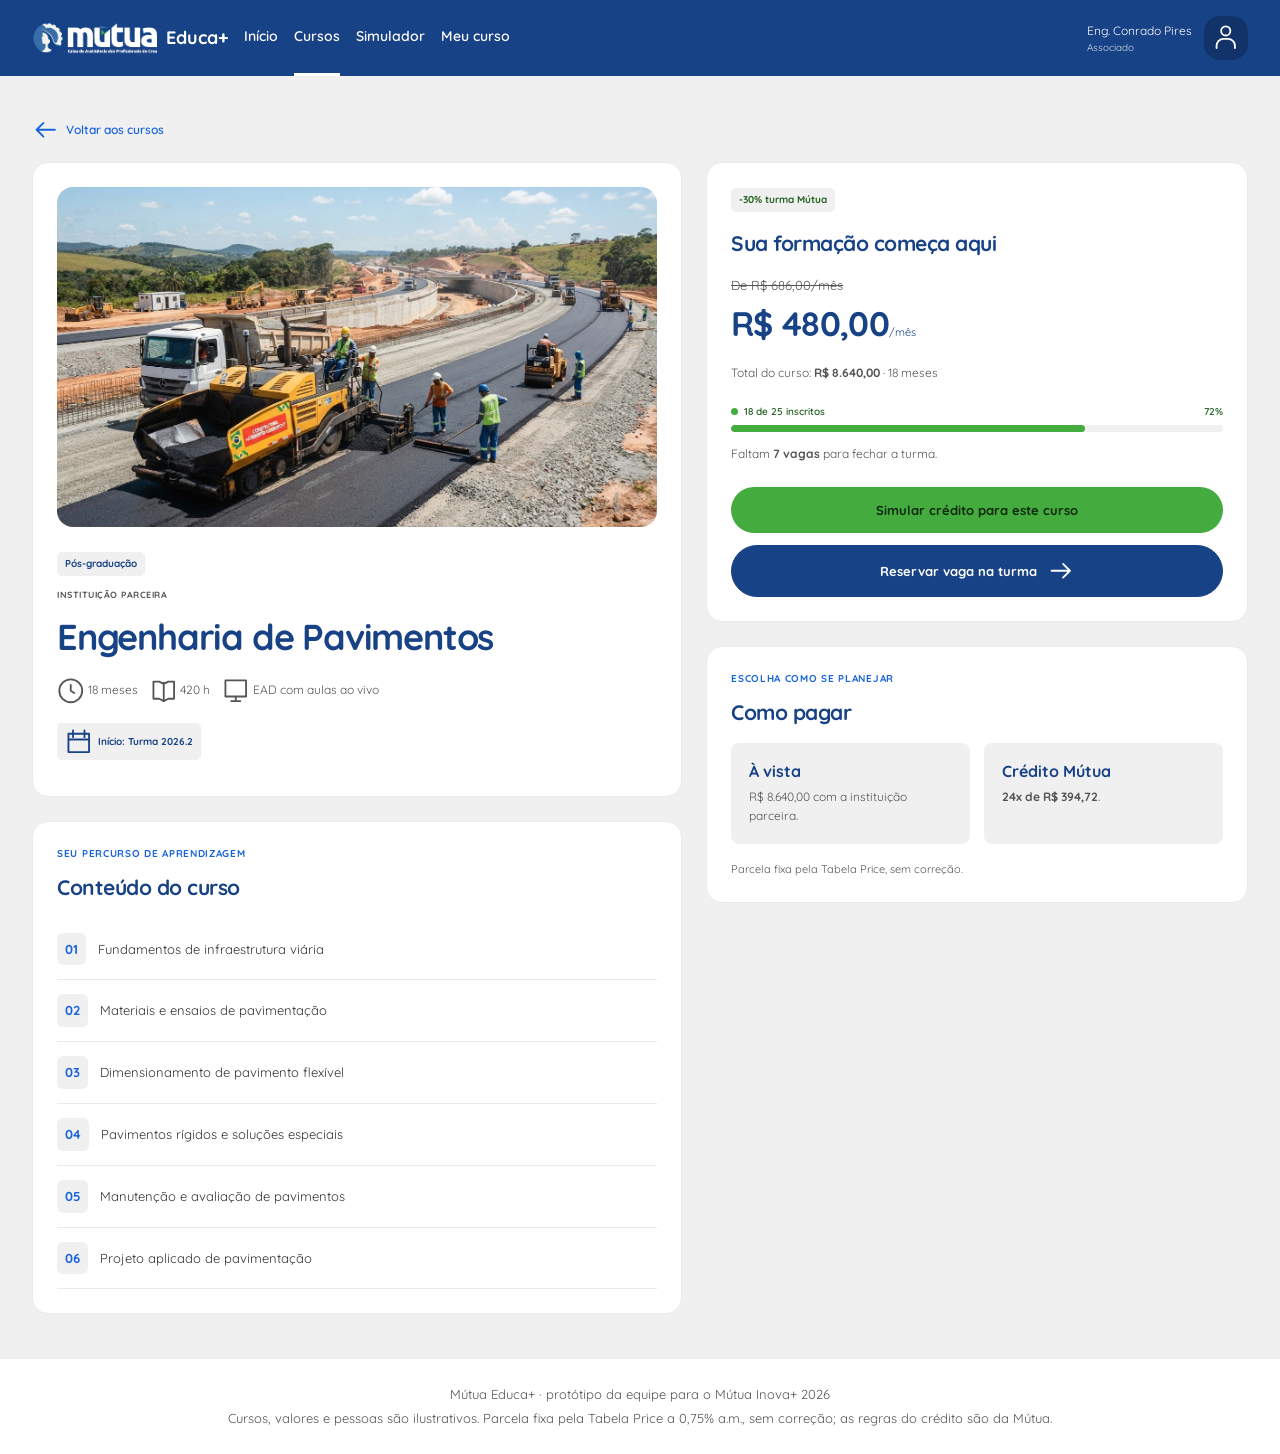
==== commit ca6c056a: "Landing page do programa; vitrine em cursos.html; identidade visual da Mútua" ====
--- a/curso.html
+++ b/curso.html
@@ -1,5 +1,5 @@
 <!doctype html>
-<html lang="pt-BR"><head><link rel="icon" href="assets/img/favicon.svg" type="image/svg+xml"><meta charset="utf-8"><meta name="viewport" content="width=device-width,initial-scale=1"><meta name="theme-color" content="#114287"><meta name="description" content="Mútua Educa+: cursos com desconto de turma, simulação de crédito e acompanhamento educacional."><title>Detalhe do curso · Mútua Educa+</title><link rel="preconnect" href="https://fonts.googleapis.com"><link rel="preconnect" href="https://fonts.gstatic.com" crossorigin><link href="https://fonts.googleapis.com/css2?family=Inter:wght@400;500;600;700;800&family=Material+Symbols+Outlined&display=swap" rel="stylesheet"><link rel="stylesheet" href="assets/css/app.css"><script defer src="assets/js/data.js"></script><script defer src="assets/js/app.js"></script></head><body data-page="course"><a class="skip" href="#main">Ir para o conteúdo</a><header id="header"></header><main id="main" class="container" tabindex="-1"></main><footer>
+<html lang="pt-BR"><head><link rel="icon" href="assets/img/favicon.svg" type="image/svg+xml"><meta charset="utf-8"><meta name="viewport" content="width=device-width,initial-scale=1"><meta name="theme-color" content="#184286"><meta name="description" content="Mútua Educa+: cursos com desconto de turma, simulação de crédito e acompanhamento educacional."><title>Detalhe do curso · Mútua Educa+</title><link rel="preconnect" href="https://fonts.googleapis.com"><link rel="preconnect" href="https://fonts.gstatic.com" crossorigin><link href="https://fonts.googleapis.com/css2?family=Quicksand:wght@400;500;600;700&display=swap" rel="stylesheet"><link rel="stylesheet" href="assets/css/app.css"><script defer src="assets/js/data.js"></script><script defer src="assets/js/app.js"></script></head><body data-page="course"><a class="skip" href="#main">Ir para o conteúdo</a><header id="header"></header><main id="main" class="container" tabindex="-1"></main><footer>
 <p>Mútua Educa+ · protótipo da equipe para o Mútua Inova+ 2026</p>
 <p>Cursos, valores e pessoas são ilustrativos. Parcela fixa pela Tabela Price a 0,75% a.m., sem correção; as regras do crédito são da Mútua.</p>
-</footer><nav id="mobile-nav" aria-label="Navegação móvel"></nav><dialog id="modal" aria-labelledby="modal-title"><button class="modal-close icon-button" aria-label="Fechar modal">×</button><span class="modal-icon material-symbols-outlined" aria-hidden="true">info</span><h2 id="modal-title"></h2><p id="modal-text"></p><a id="modal-link" class="button" href="meu-curso.html">Ver como fica o acompanhamento <span class="material-symbols-outlined" aria-hidden="true">arrow_forward</span></a><button class="button secondary modal-dismiss">Voltar à página</button></dialog><noscript><p class="container">Ative o JavaScript para explorar os cursos e simular o crédito da plataforma.</p></noscript></body></html>+</footer><nav id="mobile-nav" aria-label="Navegação móvel"></nav><dialog id="modal" aria-labelledby="modal-title"><button class="modal-close icon-button" aria-label="Fechar modal">×</button><svg class="modal-icon" width="48" height="48" viewBox="0 0 24 24" fill="none" stroke="currentColor" stroke-width="1.5" aria-hidden="true"><circle cx="12" cy="12" r="9"/><path d="M12 11v6m0-10v2"/></svg><h2 id="modal-title"></h2><p id="modal-text"></p><a id="modal-link" class="button" href="meu-curso.html">Ver como fica o acompanhamento</a><button class="button secondary modal-dismiss">Voltar à página</button></dialog><noscript><p class="container">Ative o JavaScript para explorar os cursos e simular o crédito da plataforma.</p></noscript></body></html>
--- a/assets/css/app.css
+++ b/assets/css/app.css
@@ -1 +1,66 @@
-:root{--blue:#114287;--medium:#396DA8;--green:#41AC3E;--green-text:#267124;--bg:#F4F6FA;--white:#fff;--text:#1B2333;--muted:#586578;--line:#e2e8f2;--soft:#edf2fc;--green-soft:#edf7ec;--radius:12px;--shadow:0 3px 16px #17345b08;--space:24px;--motion:200ms;--footer-text:#5B6578;--footer-font-size:13px;--mobile-nav-height:71px;--font:'Inter',system-ui,sans-serif}*{box-sizing:border-box}body{margin:0;background:var(--bg);color:var(--text);font:400 14px/1.6 var(--font)}a{color:var(--medium);text-decoration:none}button,input{font:inherit}button,a,input,summary{-webkit-tap-highlight-color:transparent}button,a,summary{touch-action:manipulation}button{cursor:pointer}img{max-width:100%;display:block}h1,h2,h3,p{margin:0}h1,h2,h3{line-height:1.25}h1,h2{font-weight:800;text-transform:uppercase;color:var(--blue)}h1{font-size:clamp(26px,3.1vw,40px);letter-spacing:-1.2px}h2{font-size:21px;letter-spacing:-.5px}h3{font-size:16px;font-weight:800;color:var(--blue)}p{color:var(--muted)}:focus-visible{outline:3px solid var(--medium);outline-offset:4px}.skip{position:fixed;left:16px;top:-100px;background:var(--white);padding:12px;z-index:20}.skip:focus{top:12px}.container{width:min(1376px,calc(100% - 32px));margin:auto}#header{background:var(--blue);color:var(--white);box-shadow:var(--shadow)}.header-inner{min-height:76px;display:flex;align-items:center;gap:32px}.brand{min-height:44px;display:flex;align-items:center;gap:9px;color:var(--white);flex-shrink:0;font-size:20px;font-weight:700}.brand img{width:119px;height:35px;object-fit:contain}.desktop-nav{display:none;align-self:stretch;gap:26px}.desktop-nav a{display:flex;align-items:center;color:var(--white);border-bottom:3px solid transparent;font-weight:600}.desktop-nav a[aria-current]{border-color:var(--white)}.account{margin-left:auto;display:flex;align-items:center;gap:12px}.account-text{display:none;font-size:12px;line-height:1.5}.account-text small{display:block;opacity:.8}.icon-button{border:0;min-width:44px;min-height:44px;display:grid;place-items:center;border-radius:var(--radius);background:var(--soft);color:var(--blue);font-size:24px}.account .icon-button{background:#0d3672;color:var(--white)}.material-symbols-outlined{font-size:22px;line-height:1;vertical-align:middle}main{padding-top:24px;padding-bottom:44px}footer{background:var(--white);border-top:1px solid var(--line);padding:24px 20px calc(var(--mobile-nav-height) + env(safe-area-inset-bottom) + 16px);color:var(--footer-text);font-size:var(--footer-font-size);text-align:center}footer p{color:inherit}#mobile-nav{position:fixed;z-index:5;bottom:0;left:0;right:0;background:var(--white);border-top:1px solid var(--line);display:grid;grid-template-columns:repeat(4,1fr);padding:8px 4px calc(8px + env(safe-area-inset-bottom));box-shadow:0 -5px 24px #17345b08}#mobile-nav a,#mobile-nav button{display:flex;flex-direction:column;gap:5px;align-items:center;justify-content:center;min-height:54px;font-size:11px;font-weight:600;color:var(--muted);border:0;background:transparent}#mobile-nav [aria-current]{color:var(--blue);background:var(--soft);border-radius:var(--radius)}.panel{background:var(--white);border:1px solid var(--line);border-radius:var(--radius);padding:20px;box-shadow:var(--shadow)}.eyebrow{font-size:10px;font-weight:800;text-transform:uppercase;letter-spacing:.7px;color:var(--medium);display:flex;gap:6px;align-items:center;margin-bottom:12px}.eyebrow .material-symbols-outlined{font-size:16px}.badge{display:inline-flex;align-items:center;gap:5px;background:var(--soft);color:var(--blue);font-size:10px;font-weight:700;line-height:1.4;padding:5px 8px;border-radius:5px}.badge.green{background:var(--green-soft);color:var(--green-text)}.hero{background:linear-gradient(110deg,var(--white) 65%,var(--soft));padding:25px 20px;margin-bottom:28px}.hero h1{max-width:850px}.hero p{margin:14px 0 24px;max-width:800px}.search{display:flex;align-items:center;gap:10px;border:2px solid var(--line);border-radius:7px;padding:4px 4px 4px 12px;background:var(--white)}.search input{width:100%;min-width:0;border:0;background:transparent;min-height:44px;outline-offset:0}.search .button{width:auto;flex-shrink:0}.button{display:inline-flex;justify-content:center;align-items:center;gap:10px;min-height:46px;border:1px solid transparent;border-radius:6px;padding:11px 16px;background:var(--blue);color:var(--white);font-weight:700;font-size:13px;line-height:1.4;text-align:center;transition:background var(--motion),transform var(--motion),box-shadow var(--motion);width:100%}.button:hover{background:var(--medium);box-shadow:0 4px 12px #11428722;transform:translateY(-1px)}.button.secondary{background:var(--soft);color:var(--blue);border-color:var(--line)}.button.secondary:hover{background:var(--line)}.chips{display:flex;gap:7px;flex-wrap:wrap;margin-top:18px}.chip{background:var(--white);color:var(--text);border:1px solid var(--line);padding:10px 12px;border-radius:6px;min-height:44px;font-size:11px;font-weight:600;transition:background var(--motion),color var(--motion)}.chip[aria-pressed=true]{background:var(--blue);border-color:var(--blue);color:var(--white)}.catalog-layout,.split,.dashboard-grid{display:grid;gap:24px}.section-line{display:flex;justify-content:space-between;align-items:center;gap:12px;background:var(--white);border-radius:var(--radius);padding:16px;margin-bottom:18px}.section-line h2{font-size:12px;letter-spacing:0}.section-line span{font-size:11px;color:var(--muted)}.dot{display:inline-block;width:7px;height:7px;background:var(--green);border-radius:50%;margin-right:6px}.course-grid{display:grid;gap:18px}.course-card{background:var(--white);border:1px solid var(--line);border-radius:var(--radius);overflow:hidden;display:flex;flex-direction:column;box-shadow:var(--shadow);transition:transform var(--motion),box-shadow var(--motion)}.course-card:hover{transform:translateY(-3px);box-shadow:0 8px 24px #17345b12}.course-photo{position:relative}.course-photo img{width:100%;height:180px;object-fit:cover}.course-photo>.badge{position:absolute;top:12px;left:12px;background:var(--white)}.photo-bottom{position:absolute;bottom:0;left:0;right:0;padding:30px 12px 10px;background:linear-gradient(transparent,#0b2b59cc);display:flex;justify-content:space-between;align-items:center;color:var(--white);font-size:10px}.course-content{padding:17px;display:flex;flex-direction:column;gap:13px;flex:1}.partner{font-size:9px;color:var(--muted);font-weight:700;letter-spacing:.5px;text-transform:uppercase}.course-content h3{text-transform:uppercase;font-size:15px;min-height:38px}.meta{font-size:11px;color:var(--muted);display:flex;gap:6px;align-items:flex-start}.meta .material-symbols-outlined{font-size:16px;color:var(--medium)}.price-box{background:var(--soft);padding:12px;border-radius:6px;display:flex;align-items:center;justify-content:space-between;gap:6px}.price-box del{font-size:10px;color:var(--muted);display:block}.price{color:var(--blue);font-size:22px;font-weight:800;letter-spacing:-.7px}.price small{font-size:11px;font-weight:400;letter-spacing:0}.price-box .badge{font-size:9px;padding:4px}.enrollment{margin-top:auto;font-size:10px;color:var(--green-text);font-weight:600}.enrollment-row{display:flex;justify-content:space-between;gap:8px;margin-bottom:5px}.track{height:7px;overflow:hidden;background:var(--soft);border-radius:20px}.track>span{display:block;height:100%;background:var(--green);border-radius:20px}.track.blue>span{background:var(--medium)}.sidebar{display:flex;flex-direction:column;gap:20px}.mini{border-top:3px solid var(--blue)}.mini h2{font-size:19px;text-transform:none}.mini p{font-size:12px;margin:8px 0 18px}.rate-box{background:var(--soft);padding:16px;border-radius:6px;margin:20px 0}.rate-box strong{color:var(--blue);font-size:27px}.rate-box small{font-size:11px;color:var(--blue)}.field-label{display:flex;justify-content:space-between;align-items:center;gap:10px;font-size:11px;font-weight:600;color:var(--muted);margin-bottom:12px}.field-label output{color:var(--blue);font-weight:800;font-size:16px}input[type=range]{width:100%;height:44px;accent-color:var(--blue);cursor:pointer}.range-labels{display:flex;justify-content:space-between;font-size:10px;color:var(--muted)}.term-row{display:grid;grid-template-columns:repeat(3,minmax(0,1fr));gap:7px;margin:12px 0}.term{border:1px solid var(--line);border-radius:6px;min-height:44px;background:var(--soft);color:var(--blue);font-weight:700;transition:background var(--motion),color var(--motion)}.term[aria-pressed=true]{background:var(--blue);color:var(--white);border-color:var(--blue)}.estimate{text-align:center;padding:16px;background:var(--soft);border-radius:6px;margin:16px 0}.estimate p{margin:0;font-size:11px}.estimate strong{font-size:24px;color:var(--blue);display:block;letter-spacing:-.8px}.disclaimer{font-size:11px;color:var(--muted);line-height:1.7;margin-top:16px}.faq h2{font-size:17px;margin-bottom:14px}.faq details{border-bottom:1px solid var(--line);padding:7px 0}.faq summary{font-size:12px;min-height:44px;cursor:pointer;color:var(--blue);font-weight:600;padding:10px 0}.faq details p{font-size:12px;padding-bottom:12px}.empty{text-align:center;padding:40px 20px;grid-column:1/-1}.empty h3{margin:12px 0}.empty .button{width:auto;margin-top:16px}.accompany{margin-top:32px;padding:24px}.accompany>p{margin-top:12px}.steps{display:grid;gap:20px;margin:28px 0}.step-icon{background:var(--soft);color:var(--blue);width:44px;height:44px;border-radius:var(--radius);display:grid;place-items:center;margin-bottom:10px}.steps h3{font-size:13px;margin-bottom:6px}.steps p{font-size:12px}.accompany>.button{width:auto}.back{display:inline-flex;align-items:center;gap:6px;min-height:44px;font-weight:600;font-size:12px;margin-bottom:10px}.page-heading{margin-bottom:24px}.page-heading p{margin-top:12px}.course-banner{width:100%;height:240px;object-fit:cover;border-radius:var(--radius);margin-bottom:24px}.course-title .badge{margin-bottom:12px}.course-title h1{font-size:clamp(26px,3vw,36px);margin:12px 0}.details-meta{display:flex;flex-wrap:wrap;gap:12px;font-size:12px;color:var(--muted);margin:18px 0}.stack{display:flex;flex-direction:column;gap:24px;min-width:0}.module-list{list-style:none;margin:18px 0 0;padding:0;counter-reset:modules}.module-list li{counter-increment:modules;display:flex;align-items:center;gap:12px;padding:14px 0;border-bottom:1px solid var(--line);font-size:13px}.module-list li:before{content:counter(modules,decimal-leading-zero);color:var(--medium);font-weight:800;background:var(--soft);padding:6px 8px;border-radius:6px}.offer .price{font-size:34px}.offer>del{font-size:13px;color:var(--muted)}.offer h2{margin-bottom:18px}.offer p{font-size:12px;margin:12px 0}.offer .button{margin-top:12px}.offer .enrollment{margin-top:22px}.payment-options{display:grid;gap:14px;margin-top:18px}.payment-option{background:var(--soft);border-radius:8px;padding:18px}.payment-option p{font-size:12px;margin-top:6px}.course-summary{display:grid;gap:20px;margin-bottom:24px;align-items:center}.course-summary h2{margin:12px 0}.total-course{background:var(--soft);border-radius:8px;padding:20px}.total-course strong{display:block;color:var(--blue);font-size:25px}.sim-amount{background:var(--soft);border-radius:6px;padding:16px;margin:18px 0 8px;display:flex;flex-wrap:wrap;align-items:center;justify-content:space-between;gap:8px}.sim-amount output{font-size:32px;color:var(--blue);font-weight:800;letter-spacing:-1px}.quick-actions{display:flex;gap:8px;margin-top:18px}.quick-actions button{flex:1;font-size:11px;padding:10px}.large-terms{margin-top:22px;grid-template-columns:minmax(0,1fr)}.large-terms .term{padding:14px 7px;text-align:left;font-size:11px;min-height:110px}.large-terms strong{display:block;font-size:16px;margin-top:8px;overflow-wrap:anywhere}.large-terms [data-term-price]{display:block}.large-terms small{font-size:10px;font-weight:400}.summary-list{margin:22px 0}.summary-row{display:flex;justify-content:space-between;gap:12px;padding:13px 10px;font-size:12px}.summary-row:nth-child(odd){background:var(--soft);border-radius:4px}.summary-row strong{color:var(--blue)}.summary-row.big strong{font-size:21px}.total-box{background:var(--soft);padding:20px;border-radius:8px;margin-bottom:22px}.total-box strong{display:block;color:var(--blue);font-size:24px;margin:6px 0}.total-box p{font-size:11px}.capital-labels{display:flex;justify-content:space-between;font-size:10px;color:var(--medium);margin-bottom:7px}.capital-track{height:10px;background:var(--medium);border-radius:20px;overflow:hidden;margin-bottom:24px}.capital-track span{display:block;height:100%;background:var(--blue)}.welcome{display:flex;justify-content:space-between;gap:12px;align-items:center;margin-bottom:18px}.welcome p{font-weight:600;color:var(--text);font-size:15px}.dashboard-heading{margin-bottom:24px}.dashboard-heading h1{font-size:clamp(25px,3vw,34px)}.dashboard-heading>p{font-size:12px;margin-top:12px}.student-photo{position:relative;overflow:hidden;border-radius:var(--radius)}.student-photo img{width:100%;height:240px;object-fit:cover}.student-photo .photo-bottom{padding:40px 18px 18px}.student-photo .badge{font-size:11px;background:var(--blue);color:var(--white)}.panel-title{display:flex;justify-content:space-between;gap:12px;align-items:center;margin-bottom:20px}.panel-title h2{font-size:16px;display:flex;align-items:center;gap:7px}.panel-title>strong{font-size:26px;color:var(--blue)}.progress-details{display:flex;justify-content:space-between;gap:15px;margin-top:16px;font-size:12px}.progress-details small{display:block;text-transform:uppercase;font-size:9px;color:var(--muted);font-weight:700}.progress-details>div:last-child{text-align:right}.next-class{border-left:5px solid var(--blue)}.next-class h3{font-size:20px;text-transform:uppercase;margin:12px 0}.next-class p{font-size:12px;margin:14px 0}.credit-details{display:flex;justify-content:space-between;align-items:center;gap:12px;background:var(--soft);border-radius:8px;padding:16px;margin-bottom:12px}.credit-details small{display:block;text-transform:uppercase;font-size:9px;color:var(--muted);font-weight:600}.credit-details strong{font-size:24px;color:var(--blue)}.credit-details>div:last-child{text-align:right}.credit-details>div:last-child strong{font-size:14px}.text-button{border:0;background:transparent;color:var(--medium);display:flex;align-items:center;justify-content:space-between;gap:10px;width:100%;min-height:44px;text-align:left;font-weight:600}.approval{display:flex;align-items:center;gap:18px}.approval .step-icon{background:var(--green-soft);color:var(--green-text);flex-shrink:0;margin:0;width:52px;height:52px}.approval h2{font-size:13px;color:var(--green-text);margin-bottom:6px}.approval p{font-size:12px}.approval strong{font-size:24px;color:var(--blue)}.journey{list-style:none;margin:24px 0 0;padding:0}.journey li{position:relative;display:flex;gap:14px;padding-bottom:26px}.journey li:last-child{padding-bottom:0}.journey li:not(:last-child):before{content:'';position:absolute;left:17px;top:35px;bottom:0;width:2px;background:var(--line)}.journey .stage{width:36px;height:36px;background:var(--soft);border-radius:50%;display:grid;place-items:center;color:var(--medium);flex-shrink:0;font-weight:700}.journey .done .stage{background:var(--green);color:var(--white)}.journey .current .stage{background:var(--blue);color:var(--white)}.journey h3{font-size:12px;text-transform:uppercase;margin-bottom:5px}.journey p{font-size:11px}.journey .badge{margin-top:8px;font-size:9px}.support{display:flex;align-items:center;gap:12px}.support p{font-size:12px}.support .button{width:auto;margin-left:auto}.support h3{font-size:13px}dialog{border:1px solid var(--line);border-radius:var(--radius);padding:32px 24px;width:min(460px,calc(100% - 32px));color:var(--text);background:var(--white);box-shadow:0 20px 80px #0a224a33}dialog::backdrop{background:#0b224a99;backdrop-filter:blur(3px)}dialog[open]{animation:modal-in var(--motion) ease-out}.modal-close{position:absolute;right:10px;top:10px}.modal-icon{background:var(--soft);color:var(--blue);padding:12px;border-radius:50%;margin-bottom:18px;font-size:28px}dialog h2{font-size:22px;margin:10px 0 16px}dialog p{font-size:13px;margin-bottom:24px}dialog .button{margin-top:10px}body:has(dialog[open]){overflow:hidden}@keyframes modal-in{from{opacity:0;transform:translateY(12px)}to{opacity:1;transform:translateY(0)}}[hidden]{display:none!important}@media(min-width:540px){.course-grid{grid-template-columns:repeat(2,minmax(0,1fr))}.steps{grid-template-columns:repeat(2,minmax(0,1fr))}.payment-options{grid-template-columns:repeat(2,minmax(0,1fr))}.panel{padding:24px}.hero{padding:32px}.student-photo img{height:300px}}@media(min-width:768px){.container{width:calc(100% - 48px)}.desktop-nav{display:flex}.account-text{display:block}.brand img{width:125px}.brand{font-size:18px}.header-inner{gap:26px}.desktop-nav{gap:20px;font-size:13px}#mobile-nav{display:none}footer{padding:24px}main{padding-top:32px}.hero{padding:38px}.hero h1{max-width:900px}.course-summary{grid-template-columns:1.35fr 1fr}.split{grid-template-columns:minmax(0,1.2fr) minmax(0,1fr);align-items:start}.dashboard-grid{grid-template-columns:repeat(2,minmax(0,1fr));align-items:start}.dashboard-heading{padding:28px}.steps{grid-template-columns:repeat(4,minmax(0,1fr))}.course-banner{height:340px}.large-terms strong{font-size:18px}.panel-title h2{font-size:17px}}@media(min-width:1100px){.large-terms{grid-template-columns:repeat(3,minmax(0,1fr))}.container{width:min(1376px,calc(100% - 64px))}.catalog-layout{grid-template-columns:minmax(0,2.15fr) minmax(300px,1fr)}.course-grid{grid-template-columns:repeat(3,minmax(0,1fr))}.course-photo img{height:150px}.hero{padding:40px}.hero h1{font-size:40px}.header-inner{gap:40px}.desktop-nav{gap:28px;font-size:14px}.account-text{font-size:12px}.course-content{padding:16px}.dashboard-grid{grid-template-columns:minmax(0,1.15fr) minmax(0,1fr)}.dashboard-heading h1{max-width:800px}.student-photo img{height:320px}.simulator-layout{grid-template-columns:minmax(0,1.2fr) minmax(0,1fr)}.simulator-summary{position:sticky;top:24px}.accompany{padding:32px}}@media(prefers-reduced-motion:reduce){*,*:before,*:after{animation:none!important;transition:none!important;scroll-behavior:auto!important}}
+:root{--blue:#184286;--navy-dark:#12326A;--medium:#1863DC;--green:#44AB3E;--green-text:#22611F;--action-text:#10290F;--bg:#F0F0F0;--white:#fff;--text:#333333;--muted:#555555;--line:#EAEAEA;--soft:#F0F0F0;--green-soft:#F0F0F0;--radius:16px;--pill:50px;--shadow:none;--space:24px;--s1:8px;--s2:16px;--s3:24px;--s4:32px;--s5:40px;--s6:48px;--s8:64px;--s10:80px;--s12:96px;--motion:200ms;--motion-reveal:700ms;--footer-text:#555555;--footer-font-size:13px;--mobile-nav-height:80px;--font:'Quicksand',system-ui,sans-serif}*{box-sizing:border-box}body{margin:0;background:var(--bg);color:var(--text);font:400 14px/1.6 var(--font)}a{color:var(--medium);text-decoration:none}button,input{font:inherit}button,a,input,summary{-webkit-tap-highlight-color:transparent}button,a,summary{touch-action:manipulation}button{cursor:pointer}img{max-width:100%;display:block}h1,h2,h3,p{margin:0}h1,h2,h3{line-height:1.25}h1,h2{font-weight:700;text-transform:uppercase;color:var(--blue)}h1{font-size:clamp(26px,3.1vw,40px);letter-spacing:-1.2px}h2{font-size:21px;letter-spacing:-.5px}h3{font-size:16px;font-weight:700;color:var(--blue)}p{color:var(--muted)}:focus-visible{outline:3px solid var(--medium);outline-offset:4px}.skip{position:fixed;left:16px;top:-100px;background:var(--white);padding:12px;z-index:20}.skip:focus{top:12px}.container{width:min(1376px,calc(100% - 32px));margin:auto}#header{background:var(--blue);color:var(--white);box-shadow:var(--shadow)}.header-inner{min-height:76px;display:flex;align-items:center;gap:32px}.brand{min-height:44px;display:flex;align-items:center;gap:9px;color:var(--white);flex-shrink:0;font-size:20px;font-weight:700}.brand img{width:119px;height:35px;object-fit:contain}.desktop-nav{display:none;align-self:stretch;gap:26px}.desktop-nav a{display:flex;align-items:center;color:var(--white);border-bottom:3px solid transparent;font-weight:600}.desktop-nav a[aria-current]{border-color:var(--white)}.account{margin-left:auto;display:flex;align-items:center;gap:12px}.account-text{display:none;font-size:12px;line-height:1.5}.account-text small{display:block;opacity:.8}.icon-button{border:0;min-width:44px;min-height:44px;display:grid;place-items:center;border-radius:var(--radius);background:var(--soft);color:var(--blue);font-size:24px}.account .icon-button{background:var(--navy-dark);color:var(--white)}.material-symbols-outlined{font-size:22px;line-height:1;vertical-align:middle}main{padding-top:24px;padding-bottom:44px}footer{background:var(--white);border-top:1px solid var(--line);padding:24px 20px calc(var(--mobile-nav-height) + env(safe-area-inset-bottom) + 16px);color:var(--footer-text);font-size:var(--footer-font-size);text-align:center}footer p{color:inherit}#mobile-nav{position:fixed;z-index:5;bottom:0;left:0;right:0;background:var(--white);border-top:1px solid var(--line);display:grid;grid-template-columns:repeat(4,1fr);padding:8px 4px calc(8px + env(safe-area-inset-bottom));box-shadow:0 -5px 24px #17345b08}#mobile-nav a,#mobile-nav button{display:flex;flex-direction:column;gap:5px;align-items:center;justify-content:center;min-height:54px;font-size:11px;font-weight:600;color:var(--muted);border:0;background:transparent}#mobile-nav [aria-current]{color:var(--blue);background:var(--soft);border-radius:var(--radius)}.panel{background:var(--white);border:1px solid var(--line);border-radius:var(--radius);padding:20px;box-shadow:var(--shadow)}.eyebrow{font-size:10px;font-weight:700;text-transform:uppercase;letter-spacing:.7px;color:var(--medium);display:flex;gap:6px;align-items:center;margin-bottom:12px}.eyebrow .material-symbols-outlined{font-size:16px}.badge{display:inline-flex;align-items:center;gap:5px;background:var(--soft);color:var(--blue);font-size:10px;font-weight:700;line-height:1.4;padding:5px 8px;border-radius:5px}.badge.green{background:var(--green-soft);color:var(--green-text)}.hero{background:var(--white);padding:25px 20px;margin-bottom:28px}.hero h1{max-width:850px}.hero p{margin:14px 0 24px;max-width:800px}.search{display:flex;align-items:center;gap:10px;border:2px solid var(--line);border-radius:7px;padding:4px 4px 4px 12px;background:var(--white)}.search input{width:100%;min-width:0;border:0;background:transparent;min-height:44px;outline-offset:0}.search .button{width:auto;flex-shrink:0}.button{display:inline-flex;justify-content:center;align-items:center;gap:10px;min-height:46px;border:1px solid transparent;border-radius:6px;padding:11px 16px;background:var(--blue);color:var(--white);font-weight:700;font-size:13px;line-height:1.4;text-align:center;transition:background var(--motion),transform var(--motion),box-shadow var(--motion);width:100%}.button:hover{background:var(--medium);box-shadow:0 4px 12px #11428722;transform:translateY(-1px)}.button.secondary{background:var(--soft);color:var(--blue);border-color:var(--line)}.button.secondary:hover{background:var(--line)}.chips{display:flex;gap:7px;flex-wrap:wrap;margin-top:18px}.chip{background:var(--white);color:var(--text);border:1px solid var(--line);padding:10px 12px;border-radius:6px;min-height:44px;font-size:11px;font-weight:600;transition:background var(--motion),color var(--motion)}.chip[aria-pressed=true]{background:var(--blue);border-color:var(--blue);color:var(--white)}.catalog-layout,.split,.dashboard-grid{display:grid;gap:24px}.section-line{display:flex;justify-content:space-between;align-items:center;gap:12px;background:var(--white);border-radius:var(--radius);padding:16px;margin-bottom:18px}.section-line h2{font-size:12px;letter-spacing:0}.section-line span{font-size:11px;color:var(--muted)}.dot{display:inline-block;width:7px;height:7px;background:var(--green);border-radius:50%;margin-right:6px}.course-grid{display:grid;gap:18px}.course-card{background:var(--white);border:1px solid var(--line);border-radius:var(--radius);overflow:hidden;display:flex;flex-direction:column;box-shadow:var(--shadow);transition:transform var(--motion),box-shadow var(--motion)}.course-card:hover{transform:translateY(-3px);box-shadow:0 8px 24px #17345b12}.course-photo{position:relative}.course-photo img{width:100%;height:180px;object-fit:cover}.course-photo>.badge{position:absolute;top:12px;left:12px;background:var(--white)}.photo-bottom{position:absolute;bottom:0;left:0;right:0;padding:30px 12px 10px;background:linear-gradient(transparent,#0b2b59cc);display:flex;justify-content:space-between;align-items:center;color:var(--white);font-size:10px}.course-content{padding:17px;display:flex;flex-direction:column;gap:13px;flex:1}.partner{font-size:9px;color:var(--muted);font-weight:700;letter-spacing:.5px;text-transform:uppercase}.course-content h3{text-transform:uppercase;font-size:15px;min-height:38px}.meta{font-size:11px;color:var(--muted);display:flex;gap:6px;align-items:flex-start}.meta .material-symbols-outlined{font-size:16px;color:var(--medium)}.price-box{background:var(--soft);padding:12px;border-radius:6px;display:flex;align-items:center;justify-content:space-between;gap:6px}.price-box del{font-size:10px;color:var(--muted);display:block}.price{color:var(--blue);font-size:22px;font-weight:700;letter-spacing:-.7px}.price small{font-size:11px;font-weight:400;letter-spacing:0}.price-box .badge{font-size:9px;padding:4px}.enrollment{margin-top:auto;font-size:10px;color:var(--green-text);font-weight:600}.enrollment-row{display:flex;justify-content:space-between;gap:8px;margin-bottom:5px}.track{height:7px;overflow:hidden;background:var(--soft);border-radius:20px}.track>span{display:block;height:100%;background:var(--green);border-radius:20px}.track.blue>span{background:var(--medium)}.sidebar{display:flex;flex-direction:column;gap:20px}.mini{border-top:3px solid var(--blue)}.mini h2{font-size:19px;text-transform:none}.mini p{font-size:12px;margin:8px 0 18px}.rate-box{background:var(--soft);padding:16px;border-radius:6px;margin:20px 0}.rate-box strong{color:var(--blue);font-size:27px}.rate-box small{font-size:11px;color:var(--blue)}.field-label{display:flex;justify-content:space-between;align-items:center;gap:10px;font-size:11px;font-weight:600;color:var(--muted);margin-bottom:12px}.field-label output{color:var(--blue);font-weight:700;font-size:16px}input[type=range]{width:100%;height:44px;accent-color:var(--blue);cursor:pointer}.range-labels{display:flex;justify-content:space-between;font-size:10px;color:var(--muted)}.term-row{display:grid;grid-template-columns:repeat(3,minmax(0,1fr));gap:7px;margin:12px 0}.term{border:1px solid var(--line);border-radius:6px;min-height:44px;background:var(--soft);color:var(--blue);font-weight:700;transition:background var(--motion),color var(--motion)}.term[aria-pressed=true]{background:var(--blue);color:var(--white);border-color:var(--blue)}.estimate{text-align:center;padding:16px;background:var(--soft);border-radius:6px;margin:16px 0}.estimate p{margin:0;font-size:11px}.estimate strong{font-size:24px;color:var(--blue);display:block;letter-spacing:-.8px}.disclaimer{font-size:11px;color:var(--muted);line-height:1.7;margin-top:16px}.faq h2{font-size:17px;margin-bottom:14px}.faq details{border-bottom:1px solid var(--line);padding:7px 0}.faq summary{font-size:12px;min-height:44px;cursor:pointer;color:var(--blue);font-weight:600;padding:10px 0}.faq details p{font-size:12px;padding-bottom:12px}.empty{text-align:center;padding:40px 20px;grid-column:1/-1}.empty h3{margin:12px 0}.empty .button{width:auto;margin-top:16px}.accompany{margin-top:32px;padding:24px}.accompany>p{margin-top:12px}.steps{display:grid;gap:20px;margin:28px 0}.step-icon{background:var(--soft);color:var(--blue);width:44px;height:44px;border-radius:var(--radius);display:grid;place-items:center;margin-bottom:10px}.steps h3{font-size:13px;margin-bottom:6px}.steps p{font-size:12px}.accompany>.button{width:auto}.back{display:inline-flex;align-items:center;gap:6px;min-height:44px;font-weight:600;font-size:12px;margin-bottom:10px}.page-heading{margin-bottom:24px}.page-heading p{margin-top:12px}.course-banner{width:100%;height:240px;object-fit:cover;border-radius:var(--radius);margin-bottom:24px}.course-title .badge{margin-bottom:12px}.course-title h1{font-size:clamp(26px,3vw,36px);margin:12px 0}.details-meta{display:flex;flex-wrap:wrap;gap:12px;font-size:12px;color:var(--muted);margin:18px 0}.stack{display:flex;flex-direction:column;gap:24px;min-width:0}.module-list{list-style:none;margin:18px 0 0;padding:0;counter-reset:modules}.module-list li{counter-increment:modules;display:flex;align-items:center;gap:12px;padding:14px 0;border-bottom:1px solid var(--line);font-size:13px}.module-list li:before{content:counter(modules,decimal-leading-zero);color:var(--medium);font-weight:700;background:var(--soft);padding:6px 8px;border-radius:6px}.offer .price{font-size:34px}.offer>del{font-size:13px;color:var(--muted)}.offer h2{margin-bottom:18px}.offer p{font-size:12px;margin:12px 0}.offer .button{margin-top:12px}.offer .enrollment{margin-top:22px}.payment-options{display:grid;gap:14px;margin-top:18px}.payment-option{background:var(--soft);border-radius:8px;padding:18px}.payment-option p{font-size:12px;margin-top:6px}.course-summary{display:grid;gap:20px;margin-bottom:24px;align-items:center}.course-summary h2{margin:12px 0}.total-course{background:var(--soft);border-radius:8px;padding:20px}.total-course strong{display:block;color:var(--blue);font-size:25px}.sim-amount{background:var(--soft);border-radius:6px;padding:16px;margin:18px 0 8px;display:flex;flex-wrap:wrap;align-items:center;justify-content:space-between;gap:8px}.sim-amount output{font-size:32px;color:var(--blue);font-weight:700;letter-spacing:-1px}.quick-actions{display:flex;gap:8px;margin-top:18px}.quick-actions button{flex:1;font-size:11px;padding:10px}.large-terms{margin-top:22px;grid-template-columns:minmax(0,1fr)}.large-terms .term{padding:14px 7px;text-align:left;font-size:11px;min-height:110px}.large-terms strong{display:block;font-size:16px;margin-top:8px;overflow-wrap:anywhere}.large-terms [data-term-price]{display:block}.large-terms small{font-size:10px;font-weight:400}.summary-list{margin:22px 0}.summary-row{display:flex;justify-content:space-between;gap:12px;padding:13px 10px;font-size:12px}.summary-row:nth-child(odd){background:var(--soft);border-radius:4px}.summary-row strong{color:var(--blue)}.summary-row.big strong{font-size:21px}.total-box{background:var(--soft);padding:20px;border-radius:8px;margin-bottom:22px}.total-box strong{display:block;color:var(--blue);font-size:24px;margin:6px 0}.total-box p{font-size:11px}.capital-labels{display:flex;justify-content:space-between;font-size:10px;color:var(--medium);margin-bottom:7px}.capital-track{height:10px;background:var(--medium);border-radius:20px;overflow:hidden;margin-bottom:24px}.capital-track span{display:block;height:100%;background:var(--blue)}.welcome{display:flex;justify-content:space-between;gap:12px;align-items:center;margin-bottom:18px}.welcome p{font-weight:600;color:var(--text);font-size:15px}.dashboard-heading{margin-bottom:24px}.dashboard-heading h1{font-size:clamp(25px,3vw,34px)}.dashboard-heading>p{font-size:12px;margin-top:12px}.student-photo{position:relative;overflow:hidden;border-radius:var(--radius)}.student-photo img{width:100%;height:240px;object-fit:cover}.student-photo .photo-bottom{padding:40px 18px 18px}.student-photo .badge{font-size:11px;background:var(--blue);color:var(--white)}.panel-title{display:flex;justify-content:space-between;gap:12px;align-items:center;margin-bottom:20px}.panel-title h2{font-size:16px;display:flex;align-items:center;gap:7px}.panel-title>strong{font-size:26px;color:var(--blue)}.progress-details{display:flex;justify-content:space-between;gap:15px;margin-top:16px;font-size:12px}.progress-details small{display:block;text-transform:uppercase;font-size:9px;color:var(--muted);font-weight:700}.progress-details>div:last-child{text-align:right}.next-class{border-left:5px solid var(--blue)}.next-class h3{font-size:20px;text-transform:uppercase;margin:12px 0}.next-class p{font-size:12px;margin:14px 0}.credit-details{display:flex;justify-content:space-between;align-items:center;gap:12px;background:var(--soft);border-radius:8px;padding:16px;margin-bottom:12px}.credit-details small{display:block;text-transform:uppercase;font-size:9px;color:var(--muted);font-weight:600}.credit-details strong{font-size:24px;color:var(--blue)}.credit-details>div:last-child{text-align:right}.credit-details>div:last-child strong{font-size:14px}.text-button{border:0;background:transparent;color:var(--medium);display:flex;align-items:center;justify-content:space-between;gap:10px;width:100%;min-height:44px;text-align:left;font-weight:600}.approval{display:flex;align-items:center;gap:18px}.approval .step-icon{background:var(--green-soft);color:var(--green-text);flex-shrink:0;margin:0;width:52px;height:52px}.approval h2{font-size:13px;color:var(--green-text);margin-bottom:6px}.approval p{font-size:12px}.approval strong{font-size:24px;color:var(--blue)}.journey{list-style:none;margin:24px 0 0;padding:0}.journey li{position:relative;display:flex;gap:14px;padding-bottom:26px}.journey li:last-child{padding-bottom:0}.journey li:not(:last-child):before{content:'';position:absolute;left:17px;top:35px;bottom:0;width:2px;background:var(--line)}.journey .stage{width:36px;height:36px;background:var(--soft);border-radius:50%;display:grid;place-items:center;color:var(--medium);flex-shrink:0;font-weight:700}.journey .done .stage{background:var(--green);color:var(--white)}.journey .current .stage{background:var(--blue);color:var(--white)}.journey h3{font-size:12px;text-transform:uppercase;margin-bottom:5px}.journey p{font-size:11px}.journey .badge{margin-top:8px;font-size:9px}.support{display:flex;align-items:center;gap:12px}.support p{font-size:12px}.support .button{width:auto;margin-left:auto}.support h3{font-size:13px}dialog{border:1px solid var(--line);border-radius:var(--radius);padding:32px 24px;width:min(460px,calc(100% - 32px));color:var(--text);background:var(--white);box-shadow:0 20px 80px #0a224a33}dialog::backdrop{background:#0b224a99;backdrop-filter:none}.modal-close{position:absolute;right:10px;top:10px}.modal-icon{background:var(--soft);color:var(--blue);padding:12px;border-radius:50%;margin-bottom:18px;font-size:28px}dialog h2{font-size:22px;margin:10px 0 16px}dialog p{font-size:13px;margin-bottom:24px}dialog .button{margin-top:10px}body:has(dialog[open]){overflow:hidden}[hidden]{display:none!important}@media(min-width:540px){.course-grid{grid-template-columns:repeat(2,minmax(0,1fr))}.steps{grid-template-columns:repeat(2,minmax(0,1fr))}.payment-options{grid-template-columns:repeat(2,minmax(0,1fr))}.panel{padding:24px}.hero{padding:32px}.student-photo img{height:300px}}@media(min-width:768px){.container{width:calc(100% - 48px)}.desktop-nav{display:flex}.account-text{display:block}.brand img{width:125px}.brand{font-size:18px}.header-inner{gap:26px}.desktop-nav{gap:20px;font-size:13px}#mobile-nav{display:none}footer{padding:24px}main{padding-top:32px}.hero{padding:38px}.hero h1{max-width:900px}.course-summary{grid-template-columns:1.35fr 1fr}.split{grid-template-columns:minmax(0,1.2fr) minmax(0,1fr);align-items:start}.dashboard-grid{grid-template-columns:repeat(2,minmax(0,1fr));align-items:start}.dashboard-heading{padding:28px}.steps{grid-template-columns:repeat(4,minmax(0,1fr))}.course-banner{height:340px}.large-terms strong{font-size:18px}.panel-title h2{font-size:17px}}@media(min-width:1100px){.large-terms{grid-template-columns:repeat(3,minmax(0,1fr))}.container{width:min(1376px,calc(100% - 64px))}.catalog-layout{grid-template-columns:minmax(0,2.15fr) minmax(300px,1fr)}.course-grid{grid-template-columns:repeat(3,minmax(0,1fr))}.course-photo img{height:150px}.hero{padding:40px}.hero h1{font-size:40px}.header-inner{gap:40px}.desktop-nav{gap:28px;font-size:14px}.account-text{font-size:12px}.course-content{padding:16px}.dashboard-grid{grid-template-columns:minmax(0,1.15fr) minmax(0,1fr)}.dashboard-heading h1{max-width:800px}.student-photo img{height:320px}.simulator-layout{grid-template-columns:minmax(0,1.2fr) minmax(0,1fr)}.simulator-summary{position:sticky;top:24px}.accompany{padding:32px}}@media(prefers-reduced-motion:reduce){*,*:before,*:after{animation:none!important;transition:none!important;scroll-behavior:auto!important}}
+
+/* Shared Mútua identity; existing page structure and interactions are retained. */
+h1,h2,h3{text-transform:none;font-weight:700}h3{color:var(--blue)}
+.material-symbols-outlined{display:inline-block;flex-shrink:0;width:1.25em;height:1.25em}
+.button{border-radius:var(--pill);background:var(--green);color:var(--action-text);transition:background var(--motion)}
+.button:hover{background:var(--green);box-shadow:none;transform:none;text-decoration:underline}
+.button.secondary{background:var(--blue);color:var(--white);border-color:var(--blue)}
+.button.secondary:hover{background:var(--navy-dark)}
+.button.outline{background:transparent;color:var(--white);border-color:var(--white)}
+.button.outline:hover{background:var(--navy-dark)}
+.chip,.term{border-radius:var(--pill)}.large-terms .term{border-radius:var(--radius)}
+.course-card{transition:none}.course-card:hover{transform:none;box-shadow:none;border-color:var(--blue)}
+.course-content h3{text-transform:none}.step-icon{background:transparent;border:1px solid var(--medium);border-radius:50%;color:var(--medium)}
+.journey .done .stage{color:var(--action-text)}
+.header-inner{gap:var(--s2)}.desktop-nav{gap:var(--s2)}.account-text{display:none}
+footer{line-height:1.8}dialog{box-shadow:none}dialog::backdrop{background:#12326Acc}
+/* Landing: static final states are the fallback, motion is opt-in through JS. */
+.landing{padding:0;background:var(--white)}
+.landing .container{max-width:1200px}
+.landing-hero{background:var(--blue);color:var(--white);overflow:hidden}
+.hero-layout{display:grid;gap:var(--s6);padding-block:var(--s6)}
+.hero-copy .eyebrow{color:var(--white);letter-spacing:.12em;font-size:12px;margin-bottom:var(--s3)}
+.hero-copy h1{color:var(--white);font-size:clamp(34px,4vw,56px);line-height:1.13;letter-spacing:-.04em;max-width:680px}
+.hero-description{color:var(--white);font-size:16px;line-height:1.75;max-width:600px;margin-block:var(--s3) var(--s4)}
+.hero-actions{display:flex;flex-wrap:wrap;gap:var(--s2)}.hero-actions .button{width:auto;min-height:48px;padding-inline:var(--s3)}
+.hero-visual{position:relative;background:var(--navy-dark);padding:var(--s2);border-radius:var(--radius);display:grid;gap:var(--s2);align-self:center}
+.hero-visual>img{width:100%;height:256px;object-fit:cover;object-position:55% center;border-radius:var(--radius)}
+.float-card{background:var(--white);color:var(--blue);padding:var(--s2);border-radius:var(--radius);border:1px solid var(--line)}
+.float-card strong{display:block;font-size:16px;line-height:1.4}.float-card p{font-size:13px;margin-top:var(--s1)}
+.float-card .eyebrow{font-size:10px;margin-bottom:var(--s1)}.float-card .enrollment{margin-top:var(--s2)}
+.float-card .enrollment-row{display:none}.float-payment{display:flex;gap:var(--s2);align-items:center}.float-payment>svg{color:var(--medium);width:32px;height:32px}.float-payment p{margin:0}
+.numbers-band{background:var(--soft);border-bottom:1px solid var(--line)}
+.numbers-grid{display:grid;gap:var(--s4);padding-block:var(--s4);grid-template-columns:repeat(2,minmax(0,1fr))}
+.numbers-grid>div{min-width:0}.number-reveal{display:block;font-size:clamp(32px,4vw,48px);line-height:1.2;letter-spacing:-.05em;color:var(--blue)}
+.number-reveal>span{font-size:18px;letter-spacing:0}.numbers-grid p{font-weight:600;color:var(--text);margin-block:var(--s1);font-size:14px}.numbers-grid small{display:block;color:var(--muted);font-size:11px;line-height:1.5}
+.landing-section{padding-block:var(--s8)}.landing h2{font-size:clamp(28px,3vw,40px);letter-spacing:-.04em;line-height:1.18;max-width:760px}.landing h3{font-size:21px;letter-spacing:-.02em}.landing .eyebrow{font-size:11px}
+.how-steps{list-style:none;padding:0;margin:var(--s5) 0 0;display:grid;gap:var(--s4)}
+.how-steps li{position:relative;padding-left:var(--s8)}.how-steps li>span{position:absolute;left:0;top:0;width:40px;height:40px;display:grid;place-items:center;border:1px solid var(--medium);border-radius:50%;font-weight:700;color:var(--medium);background:var(--white)}
+.how-steps li:not(:last-child):before{content:'';position:absolute;left:20px;top:40px;bottom:-32px;border-left:1px solid var(--line)}
+.how-steps p{margin-top:var(--s2);font-size:15px}
+.comparison-section{background:var(--navy-dark)}.comparison-section h2,.comparison-section p,.comparison-section .eyebrow,.comparison-section .inline-link{color:var(--white)}
+.section-heading{display:flex;flex-wrap:wrap;justify-content:space-between;align-items:end;gap:var(--s3);margin-bottom:var(--s4)}
+.section-heading>p{max-width:320px;font-size:14px}
+.comparison-grid{display:grid;border:1px solid var(--white);border-radius:var(--radius);overflow:hidden}
+.comparison-grid article{padding:var(--s4)}.comparison-grid strong{display:block;color:var(--white);font-size:clamp(28px,3vw,40px);margin-block:var(--s2);letter-spacing:-.04em}
+.comparison-grid small{color:var(--white);font-size:14px}.comparison-grid .collective-price{background:var(--white)}
+.collective-price p,.collective-price .eyebrow,.collective-price strong,.collective-price small{color:var(--blue)}
+.comparison-section .saving{font-size:clamp(21px,2.5vw,30px);font-weight:700;margin-block:var(--s4) var(--s1);max-width:850px;line-height:1.4}
+.inline-link{display:inline-flex;align-items:center;min-height:44px;font-weight:700;text-decoration:underline;text-underline-offset:4px;font-size:14px}
+.difference-grid{display:grid;gap:var(--s2);margin-top:var(--s5)}
+.difference-grid article{padding:var(--s4);border:1px solid var(--line);border-radius:var(--radius)}
+.difference-grid .difference-lead{background:var(--soft);border-color:var(--soft)}
+.line-icon{display:grid;place-items:center;width:56px;height:56px;border:1px solid var(--medium);border-radius:50%;color:var(--medium);margin-bottom:var(--s3)}.line-icon svg{width:28px;height:28px}
+.difference-grid p{margin-top:var(--s2);font-size:15px;max-width:440px}.difference-note{display:block;margin-top:var(--s5);font-size:clamp(25px,3vw,40px);line-height:1.25;font-weight:600;color:var(--blue);letter-spacing:-.03em}
+.benefits-section{background:var(--soft)}.stakeholders{display:grid;gap:var(--s4);margin-top:var(--s5)}.stakeholders article{border-top:1px solid var(--blue);padding-top:var(--s3)}.stakeholders article>span{font-size:12px;font-weight:700;color:var(--medium)}.stakeholders h3{margin-block:var(--s2)}.stakeholders p{font-size:15px}
+.benefit-sheet dl{margin:var(--s4) 0 0;display:grid}.benefit-sheet dl>div{padding-block:var(--s3);border-top:1px solid var(--line);display:grid;gap:var(--s1)}.benefit-sheet dt{font-weight:700;color:var(--blue)}.benefit-sheet dd{margin:0;font-size:15px}.sheet-note{font-size:12px;line-height:1.8;margin-top:var(--s3)}
+.formation-section{background:var(--soft)}.formation-section .course-grid{gap:var(--s3)}.formation-section .course-content{padding:var(--s3)}.formation-section .course-photo img{height:200px}.formation-section .course-content h3{font-size:20px}.formation-section .price{font-size:27px}.formation-section .enrollment{font-size:12px}
+.landing-faq{display:grid;gap:var(--s4)}.landing-faq .faq summary{font-size:16px;font-weight:700;min-height:56px;padding-block:var(--s2)}.landing-faq .faq details p{font-size:15px;padding-bottom:var(--s2)}
+.final-cta{background:var(--blue);padding-block:var(--s6)}.final-cta .container{display:flex;flex-wrap:wrap;gap:var(--s4);align-items:center;justify-content:space-between}.final-cta h2{color:var(--white);max-width:640px;font-size:clamp(28px,3vw,40px)}.final-cta .button{width:auto;padding-inline:var(--s4)}
+.motion-ready{transition:opacity var(--motion-reveal) ease,transform var(--motion-reveal) ease;transform-origin:left center}
+.number-reveal.motion-pending{opacity:0;transform:translateY(12px)}.track>span.motion-pending{transform:scaleX(0)}
+@media(min-width:600px){.benefit-sheet dl{grid-template-columns:repeat(2,minmax(0,1fr));column-gap:var(--s4)}.numbers-grid{gap:var(--s5)}.hero-visual>img{height:360px}}
+@media(min-width:768px){.hero-layout{padding-block:var(--s8)}.numbers-grid{grid-template-columns:repeat(4,minmax(0,1fr));gap:var(--s4);padding-block:var(--s5)}.numbers-grid>div+div{border-left:1px solid var(--line);padding-left:var(--s3)}.how-steps{grid-template-columns:repeat(3,minmax(0,1fr));gap:var(--s4)}.how-steps li{padding:var(--s8) 0 0}.how-steps li:not(:last-child):before{left:40px;right:-24px;top:20px;bottom:auto;border-left:0;border-top:1px solid var(--line)}.comparison-grid{grid-template-columns:repeat(2,minmax(0,1fr))}.comparison-grid article{padding:var(--s5)}.difference-grid{grid-template-columns:1.2fr 1fr}.difference-lead{grid-row:span 2}.stakeholders{grid-template-columns:repeat(3,minmax(0,1fr))}.landing-faq{grid-template-columns:1fr 1.5fr;gap:var(--s8)}.formation-section .course-grid{grid-template-columns:repeat(3,minmax(0,1fr))}.formation-section .price-box{align-items:start;flex-direction:column}.landing-section{padding-block:var(--s10)}}
+@media(min-width:1100px){.hero-layout{grid-template-columns:1.1fr 1fr;gap:var(--s8);padding-block:var(--s10) var(--s12)}.hero-visual{padding:0;background:var(--navy-dark);margin:var(--s3) 0 var(--s5);border:var(--s2) solid var(--navy-dark)}.hero-visual>img{height:408px;object-position:56% center}.float-card{position:absolute;z-index:1}.float-enrollment{left:-32px;bottom:-56px;width:300px;padding:var(--s3)}.float-payment{right:-16px;top:24px;padding:var(--s2)}.account-text{display:block}.formation-section .price-box{align-items:center;flex-direction:row}}
+@media(prefers-reduced-motion:reduce){.motion-ready{transition:none!important}.number-reveal.motion-pending{opacity:1;transform:none}.track>span.motion-pending{transform:none}}
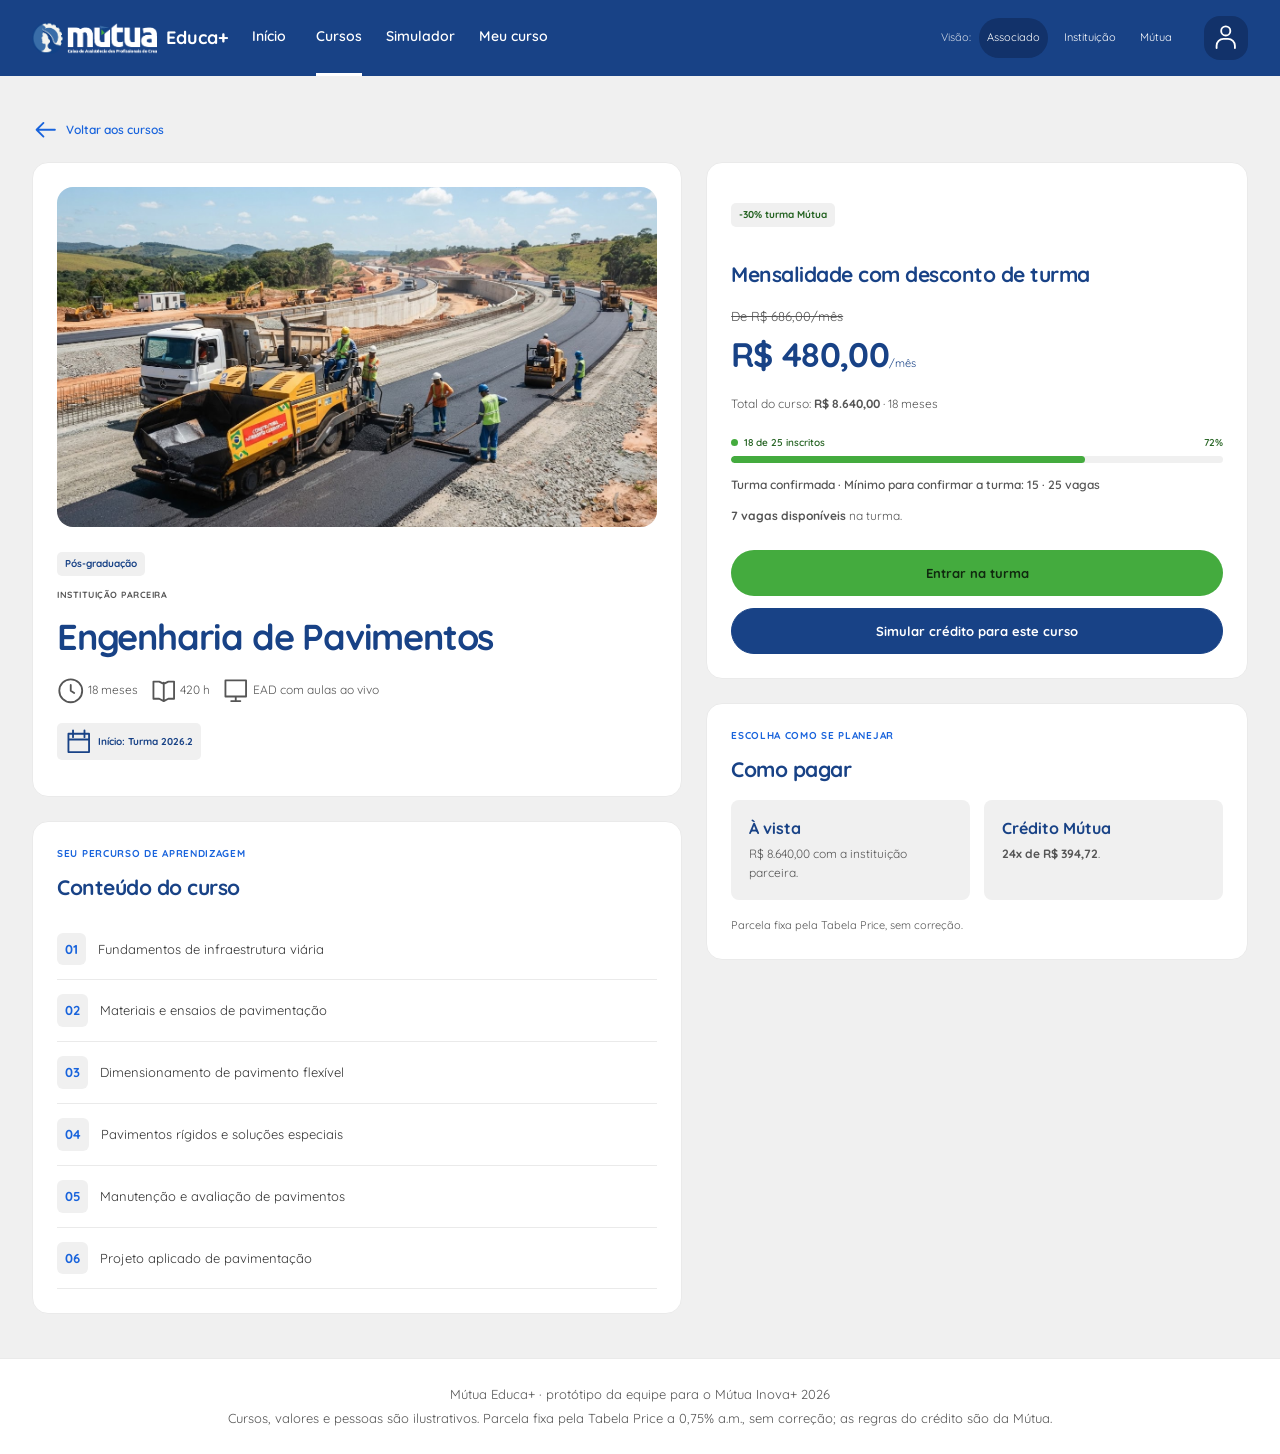
==== commit 535f398e: "Cenário com ticket já descontado e bloqueio de buscadores" ====
--- a/curso.html
+++ b/curso.html
@@ -1,5 +1,5 @@
 <!doctype html>
-<html lang="pt-BR"><head><link rel="icon" href="assets/img/favicon.svg" type="image/svg+xml"><meta charset="utf-8"><meta name="viewport" content="width=device-width,initial-scale=1"><meta name="theme-color" content="#184286"><meta name="description" content="Mútua Educa+: cursos com desconto de turma, simulação de crédito e acompanhamento educacional."><title>Detalhe do curso · Mútua Educa+</title><link rel="preconnect" href="https://fonts.googleapis.com"><link rel="preconnect" href="https://fonts.gstatic.com" crossorigin><link href="https://fonts.googleapis.com/css2?family=Quicksand:wght@400;500;600;700&display=swap" rel="stylesheet"><link rel="stylesheet" href="assets/css/app.css"><script defer src="assets/js/data.js"></script><script defer src="assets/js/app.js"></script></head><body data-page="course"><a class="skip" href="#main">Ir para o conteúdo</a><header id="header"></header><main id="main" class="container" tabindex="-1"></main><footer>
+<html lang="pt-BR"><head><meta name="robots" content="noindex, nofollow"><link rel="icon" href="assets/img/favicon.svg" type="image/svg+xml"><meta charset="utf-8"><meta name="viewport" content="width=device-width,initial-scale=1"><meta name="theme-color" content="#184286"><meta name="description" content="Mútua Educa+: cursos com desconto de turma, simulação de crédito e acompanhamento educacional."><title>Detalhe do curso · Mútua Educa+</title><link rel="preconnect" href="https://fonts.googleapis.com"><link rel="preconnect" href="https://fonts.gstatic.com" crossorigin><link href="https://fonts.googleapis.com/css2?family=Quicksand:wght@400;500;600;700&display=swap" rel="stylesheet"><link rel="stylesheet" href="assets/css/app.css"><script defer src="assets/js/data.js"></script><script defer src="assets/js/app.js"></script></head><body data-page="course"><a class="skip" href="#main">Ir para o conteúdo</a><header id="header"></header><main id="main" class="container" tabindex="-1"></main><footer>
 <p>Mútua Educa+ · protótipo da equipe para o Mútua Inova+ 2026</p>
 <p>Cursos, valores e pessoas são ilustrativos. Parcela fixa pela Tabela Price a 0,75% a.m., sem correção; as regras do crédito são da Mútua.</p>
 </footer><nav id="mobile-nav" aria-label="Navegação móvel"></nav><dialog id="modal" aria-labelledby="modal-title"><button class="modal-close icon-button" aria-label="Fechar modal">×</button><svg class="modal-icon" width="48" height="48" viewBox="0 0 24 24" fill="none" stroke="currentColor" stroke-width="1.5" aria-hidden="true"><circle cx="12" cy="12" r="9"/><path d="M12 11v6m0-10v2"/></svg><h2 id="modal-title"></h2><p id="modal-text"></p><a id="modal-link" class="button" href="meu-curso.html">Ver como fica o acompanhamento</a><button class="button secondary modal-dismiss">Voltar à página</button></dialog><noscript><p class="container">Ative o JavaScript para explorar os cursos e simular o crédito da plataforma.</p></noscript></body></html>
--- a/assets/css/app.css
+++ b/assets/css/app.css
@@ -1,4 +1,4 @@
-:root{--blue:#184286;--navy-dark:#12326A;--medium:#1863DC;--green:#44AB3E;--green-text:#22611F;--action-text:#10290F;--bg:#F0F0F0;--white:#fff;--text:#333333;--muted:#555555;--line:#EAEAEA;--soft:#F0F0F0;--green-soft:#F0F0F0;--radius:16px;--pill:50px;--shadow:none;--space:24px;--s1:8px;--s2:16px;--s3:24px;--s4:32px;--s5:40px;--s6:48px;--s8:64px;--s10:80px;--s12:96px;--motion:200ms;--motion-reveal:700ms;--footer-text:#555555;--footer-font-size:13px;--mobile-nav-height:80px;--font:'Quicksand',system-ui,sans-serif}*{box-sizing:border-box}body{margin:0;background:var(--bg);color:var(--text);font:400 14px/1.6 var(--font)}a{color:var(--medium);text-decoration:none}button,input{font:inherit}button,a,input,summary{-webkit-tap-highlight-color:transparent}button,a,summary{touch-action:manipulation}button{cursor:pointer}img{max-width:100%;display:block}h1,h2,h3,p{margin:0}h1,h2,h3{line-height:1.25}h1,h2{font-weight:700;text-transform:uppercase;color:var(--blue)}h1{font-size:clamp(26px,3.1vw,40px);letter-spacing:-1.2px}h2{font-size:21px;letter-spacing:-.5px}h3{font-size:16px;font-weight:700;color:var(--blue)}p{color:var(--muted)}:focus-visible{outline:3px solid var(--medium);outline-offset:4px}.skip{position:fixed;left:16px;top:-100px;background:var(--white);padding:12px;z-index:20}.skip:focus{top:12px}.container{width:min(1376px,calc(100% - 32px));margin:auto}#header{background:var(--blue);color:var(--white);box-shadow:var(--shadow)}.header-inner{min-height:76px;display:flex;align-items:center;gap:32px}.brand{min-height:44px;display:flex;align-items:center;gap:9px;color:var(--white);flex-shrink:0;font-size:20px;font-weight:700}.brand img{width:119px;height:35px;object-fit:contain}.desktop-nav{display:none;align-self:stretch;gap:26px}.desktop-nav a{display:flex;align-items:center;color:var(--white);border-bottom:3px solid transparent;font-weight:600}.desktop-nav a[aria-current]{border-color:var(--white)}.account{margin-left:auto;display:flex;align-items:center;gap:12px}.account-text{display:none;font-size:12px;line-height:1.5}.account-text small{display:block;opacity:.8}.icon-button{border:0;min-width:44px;min-height:44px;display:grid;place-items:center;border-radius:var(--radius);background:var(--soft);color:var(--blue);font-size:24px}.account .icon-button{background:var(--navy-dark);color:var(--white)}.material-symbols-outlined{font-size:22px;line-height:1;vertical-align:middle}main{padding-top:24px;padding-bottom:44px}footer{background:var(--white);border-top:1px solid var(--line);padding:24px 20px calc(var(--mobile-nav-height) + env(safe-area-inset-bottom) + 16px);color:var(--footer-text);font-size:var(--footer-font-size);text-align:center}footer p{color:inherit}#mobile-nav{position:fixed;z-index:5;bottom:0;left:0;right:0;background:var(--white);border-top:1px solid var(--line);display:grid;grid-template-columns:repeat(4,1fr);padding:8px 4px calc(8px + env(safe-area-inset-bottom));box-shadow:0 -5px 24px #17345b08}#mobile-nav a,#mobile-nav button{display:flex;flex-direction:column;gap:5px;align-items:center;justify-content:center;min-height:54px;font-size:11px;font-weight:600;color:var(--muted);border:0;background:transparent}#mobile-nav [aria-current]{color:var(--blue);background:var(--soft);border-radius:var(--radius)}.panel{background:var(--white);border:1px solid var(--line);border-radius:var(--radius);padding:20px;box-shadow:var(--shadow)}.eyebrow{font-size:10px;font-weight:700;text-transform:uppercase;letter-spacing:.7px;color:var(--medium);display:flex;gap:6px;align-items:center;margin-bottom:12px}.eyebrow .material-symbols-outlined{font-size:16px}.badge{display:inline-flex;align-items:center;gap:5px;background:var(--soft);color:var(--blue);font-size:10px;font-weight:700;line-height:1.4;padding:5px 8px;border-radius:5px}.badge.green{background:var(--green-soft);color:var(--green-text)}.hero{background:var(--white);padding:25px 20px;margin-bottom:28px}.hero h1{max-width:850px}.hero p{margin:14px 0 24px;max-width:800px}.search{display:flex;align-items:center;gap:10px;border:2px solid var(--line);border-radius:7px;padding:4px 4px 4px 12px;background:var(--white)}.search input{width:100%;min-width:0;border:0;background:transparent;min-height:44px;outline-offset:0}.search .button{width:auto;flex-shrink:0}.button{display:inline-flex;justify-content:center;align-items:center;gap:10px;min-height:46px;border:1px solid transparent;border-radius:6px;padding:11px 16px;background:var(--blue);color:var(--white);font-weight:700;font-size:13px;line-height:1.4;text-align:center;transition:background var(--motion),transform var(--motion),box-shadow var(--motion);width:100%}.button:hover{background:var(--medium);box-shadow:0 4px 12px #11428722;transform:translateY(-1px)}.button.secondary{background:var(--soft);color:var(--blue);border-color:var(--line)}.button.secondary:hover{background:var(--line)}.chips{display:flex;gap:7px;flex-wrap:wrap;margin-top:18px}.chip{background:var(--white);color:var(--text);border:1px solid var(--line);padding:10px 12px;border-radius:6px;min-height:44px;font-size:11px;font-weight:600;transition:background var(--motion),color var(--motion)}.chip[aria-pressed=true]{background:var(--blue);border-color:var(--blue);color:var(--white)}.catalog-layout,.split,.dashboard-grid{display:grid;gap:24px}.section-line{display:flex;justify-content:space-between;align-items:center;gap:12px;background:var(--white);border-radius:var(--radius);padding:16px;margin-bottom:18px}.section-line h2{font-size:12px;letter-spacing:0}.section-line span{font-size:11px;color:var(--muted)}.dot{display:inline-block;width:7px;height:7px;background:var(--green);border-radius:50%;margin-right:6px}.course-grid{display:grid;gap:18px}.course-card{background:var(--white);border:1px solid var(--line);border-radius:var(--radius);overflow:hidden;display:flex;flex-direction:column;box-shadow:var(--shadow);transition:transform var(--motion),box-shadow var(--motion)}.course-card:hover{transform:translateY(-3px);box-shadow:0 8px 24px #17345b12}.course-photo{position:relative}.course-photo img{width:100%;height:180px;object-fit:cover}.course-photo>.badge{position:absolute;top:12px;left:12px;background:var(--white)}.photo-bottom{position:absolute;bottom:0;left:0;right:0;padding:30px 12px 10px;background:linear-gradient(transparent,#0b2b59cc);display:flex;justify-content:space-between;align-items:center;color:var(--white);font-size:10px}.course-content{padding:17px;display:flex;flex-direction:column;gap:13px;flex:1}.partner{font-size:9px;color:var(--muted);font-weight:700;letter-spacing:.5px;text-transform:uppercase}.course-content h3{text-transform:uppercase;font-size:15px;min-height:38px}.meta{font-size:11px;color:var(--muted);display:flex;gap:6px;align-items:flex-start}.meta .material-symbols-outlined{font-size:16px;color:var(--medium)}.price-box{background:var(--soft);padding:12px;border-radius:6px;display:flex;align-items:center;justify-content:space-between;gap:6px}.price-box del{font-size:10px;color:var(--muted);display:block}.price{color:var(--blue);font-size:22px;font-weight:700;letter-spacing:-.7px}.price small{font-size:11px;font-weight:400;letter-spacing:0}.price-box .badge{font-size:9px;padding:4px}.enrollment{margin-top:auto;font-size:10px;color:var(--green-text);font-weight:600}.enrollment-row{display:flex;justify-content:space-between;gap:8px;margin-bottom:5px}.track{height:7px;overflow:hidden;background:var(--soft);border-radius:20px}.track>span{display:block;height:100%;background:var(--green);border-radius:20px}.track.blue>span{background:var(--medium)}.sidebar{display:flex;flex-direction:column;gap:20px}.mini{border-top:3px solid var(--blue)}.mini h2{font-size:19px;text-transform:none}.mini p{font-size:12px;margin:8px 0 18px}.rate-box{background:var(--soft);padding:16px;border-radius:6px;margin:20px 0}.rate-box strong{color:var(--blue);font-size:27px}.rate-box small{font-size:11px;color:var(--blue)}.field-label{display:flex;justify-content:space-between;align-items:center;gap:10px;font-size:11px;font-weight:600;color:var(--muted);margin-bottom:12px}.field-label output{color:var(--blue);font-weight:700;font-size:16px}input[type=range]{width:100%;height:44px;accent-color:var(--blue);cursor:pointer}.range-labels{display:flex;justify-content:space-between;font-size:10px;color:var(--muted)}.term-row{display:grid;grid-template-columns:repeat(3,minmax(0,1fr));gap:7px;margin:12px 0}.term{border:1px solid var(--line);border-radius:6px;min-height:44px;background:var(--soft);color:var(--blue);font-weight:700;transition:background var(--motion),color var(--motion)}.term[aria-pressed=true]{background:var(--blue);color:var(--white);border-color:var(--blue)}.estimate{text-align:center;padding:16px;background:var(--soft);border-radius:6px;margin:16px 0}.estimate p{margin:0;font-size:11px}.estimate strong{font-size:24px;color:var(--blue);display:block;letter-spacing:-.8px}.disclaimer{font-size:11px;color:var(--muted);line-height:1.7;margin-top:16px}.faq h2{font-size:17px;margin-bottom:14px}.faq details{border-bottom:1px solid var(--line);padding:7px 0}.faq summary{font-size:12px;min-height:44px;cursor:pointer;color:var(--blue);font-weight:600;padding:10px 0}.faq details p{font-size:12px;padding-bottom:12px}.empty{text-align:center;padding:40px 20px;grid-column:1/-1}.empty h3{margin:12px 0}.empty .button{width:auto;margin-top:16px}.accompany{margin-top:32px;padding:24px}.accompany>p{margin-top:12px}.steps{display:grid;gap:20px;margin:28px 0}.step-icon{background:var(--soft);color:var(--blue);width:44px;height:44px;border-radius:var(--radius);display:grid;place-items:center;margin-bottom:10px}.steps h3{font-size:13px;margin-bottom:6px}.steps p{font-size:12px}.accompany>.button{width:auto}.back{display:inline-flex;align-items:center;gap:6px;min-height:44px;font-weight:600;font-size:12px;margin-bottom:10px}.page-heading{margin-bottom:24px}.page-heading p{margin-top:12px}.course-banner{width:100%;height:240px;object-fit:cover;border-radius:var(--radius);margin-bottom:24px}.course-title .badge{margin-bottom:12px}.course-title h1{font-size:clamp(26px,3vw,36px);margin:12px 0}.details-meta{display:flex;flex-wrap:wrap;gap:12px;font-size:12px;color:var(--muted);margin:18px 0}.stack{display:flex;flex-direction:column;gap:24px;min-width:0}.module-list{list-style:none;margin:18px 0 0;padding:0;counter-reset:modules}.module-list li{counter-increment:modules;display:flex;align-items:center;gap:12px;padding:14px 0;border-bottom:1px solid var(--line);font-size:13px}.module-list li:before{content:counter(modules,decimal-leading-zero);color:var(--medium);font-weight:700;background:var(--soft);padding:6px 8px;border-radius:6px}.offer .price{font-size:34px}.offer>del{font-size:13px;color:var(--muted)}.offer h2{margin-bottom:18px}.offer p{font-size:12px;margin:12px 0}.offer .button{margin-top:12px}.offer .enrollment{margin-top:22px}.payment-options{display:grid;gap:14px;margin-top:18px}.payment-option{background:var(--soft);border-radius:8px;padding:18px}.payment-option p{font-size:12px;margin-top:6px}.course-summary{display:grid;gap:20px;margin-bottom:24px;align-items:center}.course-summary h2{margin:12px 0}.total-course{background:var(--soft);border-radius:8px;padding:20px}.total-course strong{display:block;color:var(--blue);font-size:25px}.sim-amount{background:var(--soft);border-radius:6px;padding:16px;margin:18px 0 8px;display:flex;flex-wrap:wrap;align-items:center;justify-content:space-between;gap:8px}.sim-amount output{font-size:32px;color:var(--blue);font-weight:700;letter-spacing:-1px}.quick-actions{display:flex;gap:8px;margin-top:18px}.quick-actions button{flex:1;font-size:11px;padding:10px}.large-terms{margin-top:22px;grid-template-columns:minmax(0,1fr)}.large-terms .term{padding:14px 7px;text-align:left;font-size:11px;min-height:110px}.large-terms strong{display:block;font-size:16px;margin-top:8px;overflow-wrap:anywhere}.large-terms [data-term-price]{display:block}.large-terms small{font-size:10px;font-weight:400}.summary-list{margin:22px 0}.summary-row{display:flex;justify-content:space-between;gap:12px;padding:13px 10px;font-size:12px}.summary-row:nth-child(odd){background:var(--soft);border-radius:4px}.summary-row strong{color:var(--blue)}.summary-row.big strong{font-size:21px}.total-box{background:var(--soft);padding:20px;border-radius:8px;margin-bottom:22px}.total-box strong{display:block;color:var(--blue);font-size:24px;margin:6px 0}.total-box p{font-size:11px}.capital-labels{display:flex;justify-content:space-between;font-size:10px;color:var(--medium);margin-bottom:7px}.capital-track{height:10px;background:var(--medium);border-radius:20px;overflow:hidden;margin-bottom:24px}.capital-track span{display:block;height:100%;background:var(--blue)}.welcome{display:flex;justify-content:space-between;gap:12px;align-items:center;margin-bottom:18px}.welcome p{font-weight:600;color:var(--text);font-size:15px}.dashboard-heading{margin-bottom:24px}.dashboard-heading h1{font-size:clamp(25px,3vw,34px)}.dashboard-heading>p{font-size:12px;margin-top:12px}.student-photo{position:relative;overflow:hidden;border-radius:var(--radius)}.student-photo img{width:100%;height:240px;object-fit:cover}.student-photo .photo-bottom{padding:40px 18px 18px}.student-photo .badge{font-size:11px;background:var(--blue);color:var(--white)}.panel-title{display:flex;justify-content:space-between;gap:12px;align-items:center;margin-bottom:20px}.panel-title h2{font-size:16px;display:flex;align-items:center;gap:7px}.panel-title>strong{font-size:26px;color:var(--blue)}.progress-details{display:flex;justify-content:space-between;gap:15px;margin-top:16px;font-size:12px}.progress-details small{display:block;text-transform:uppercase;font-size:9px;color:var(--muted);font-weight:700}.progress-details>div:last-child{text-align:right}.next-class{border-left:5px solid var(--blue)}.next-class h3{font-size:20px;text-transform:uppercase;margin:12px 0}.next-class p{font-size:12px;margin:14px 0}.credit-details{display:flex;justify-content:space-between;align-items:center;gap:12px;background:var(--soft);border-radius:8px;padding:16px;margin-bottom:12px}.credit-details small{display:block;text-transform:uppercase;font-size:9px;color:var(--muted);font-weight:600}.credit-details strong{font-size:24px;color:var(--blue)}.credit-details>div:last-child{text-align:right}.credit-details>div:last-child strong{font-size:14px}.text-button{border:0;background:transparent;color:var(--medium);display:flex;align-items:center;justify-content:space-between;gap:10px;width:100%;min-height:44px;text-align:left;font-weight:600}.approval{display:flex;align-items:center;gap:18px}.approval .step-icon{background:var(--green-soft);color:var(--green-text);flex-shrink:0;margin:0;width:52px;height:52px}.approval h2{font-size:13px;color:var(--green-text);margin-bottom:6px}.approval p{font-size:12px}.approval strong{font-size:24px;color:var(--blue)}.journey{list-style:none;margin:24px 0 0;padding:0}.journey li{position:relative;display:flex;gap:14px;padding-bottom:26px}.journey li:last-child{padding-bottom:0}.journey li:not(:last-child):before{content:'';position:absolute;left:17px;top:35px;bottom:0;width:2px;background:var(--line)}.journey .stage{width:36px;height:36px;background:var(--soft);border-radius:50%;display:grid;place-items:center;color:var(--medium);flex-shrink:0;font-weight:700}.journey .done .stage{background:var(--green);color:var(--white)}.journey .current .stage{background:var(--blue);color:var(--white)}.journey h3{font-size:12px;text-transform:uppercase;margin-bottom:5px}.journey p{font-size:11px}.journey .badge{margin-top:8px;font-size:9px}.support{display:flex;align-items:center;gap:12px}.support p{font-size:12px}.support .button{width:auto;margin-left:auto}.support h3{font-size:13px}dialog{border:1px solid var(--line);border-radius:var(--radius);padding:32px 24px;width:min(460px,calc(100% - 32px));color:var(--text);background:var(--white);box-shadow:0 20px 80px #0a224a33}dialog::backdrop{background:#0b224a99;backdrop-filter:none}.modal-close{position:absolute;right:10px;top:10px}.modal-icon{background:var(--soft);color:var(--blue);padding:12px;border-radius:50%;margin-bottom:18px;font-size:28px}dialog h2{font-size:22px;margin:10px 0 16px}dialog p{font-size:13px;margin-bottom:24px}dialog .button{margin-top:10px}body:has(dialog[open]){overflow:hidden}[hidden]{display:none!important}@media(min-width:540px){.course-grid{grid-template-columns:repeat(2,minmax(0,1fr))}.steps{grid-template-columns:repeat(2,minmax(0,1fr))}.payment-options{grid-template-columns:repeat(2,minmax(0,1fr))}.panel{padding:24px}.hero{padding:32px}.student-photo img{height:300px}}@media(min-width:768px){.container{width:calc(100% - 48px)}.desktop-nav{display:flex}.account-text{display:block}.brand img{width:125px}.brand{font-size:18px}.header-inner{gap:26px}.desktop-nav{gap:20px;font-size:13px}#mobile-nav{display:none}footer{padding:24px}main{padding-top:32px}.hero{padding:38px}.hero h1{max-width:900px}.course-summary{grid-template-columns:1.35fr 1fr}.split{grid-template-columns:minmax(0,1.2fr) minmax(0,1fr);align-items:start}.dashboard-grid{grid-template-columns:repeat(2,minmax(0,1fr));align-items:start}.dashboard-heading{padding:28px}.steps{grid-template-columns:repeat(4,minmax(0,1fr))}.course-banner{height:340px}.large-terms strong{font-size:18px}.panel-title h2{font-size:17px}}@media(min-width:1100px){.large-terms{grid-template-columns:repeat(3,minmax(0,1fr))}.container{width:min(1376px,calc(100% - 64px))}.catalog-layout{grid-template-columns:minmax(0,2.15fr) minmax(300px,1fr)}.course-grid{grid-template-columns:repeat(3,minmax(0,1fr))}.course-photo img{height:150px}.hero{padding:40px}.hero h1{font-size:40px}.header-inner{gap:40px}.desktop-nav{gap:28px;font-size:14px}.account-text{font-size:12px}.course-content{padding:16px}.dashboard-grid{grid-template-columns:minmax(0,1.15fr) minmax(0,1fr)}.dashboard-heading h1{max-width:800px}.student-photo img{height:320px}.simulator-layout{grid-template-columns:minmax(0,1.2fr) minmax(0,1fr)}.simulator-summary{position:sticky;top:24px}.accompany{padding:32px}}@media(prefers-reduced-motion:reduce){*,*:before,*:after{animation:none!important;transition:none!important;scroll-behavior:auto!important}}
+:root{--blue:#184286;--navy-dark:#12326A;--medium:#1863DC;--green:#44AB3E;--green-text:#22611F;--action-text:#10290F;--bg:#F0F0F0;--white:#fff;--text:#333333;--muted:#555555;--line:#EAEAEA;--soft:#F0F0F0;--green-soft:#F0F0F0;--radius:16px;--pill:50px;--shadow:none;--space:24px;--s1:8px;--s2:16px;--s3:24px;--s4:32px;--s5:40px;--s6:48px;--s8:64px;--s10:80px;--s12:96px;--motion:200ms;--motion-reveal:700ms;--footer-text:#555555;--footer-font-size:13px;--mobile-nav-height:80px;--font:'Quicksand',system-ui,sans-serif}*{box-sizing:border-box}body{margin:0;background:var(--bg);color:var(--text);font:400 14px/1.6 var(--font)}a{color:var(--medium);text-decoration:none}button,input{font:inherit}button,a,input,summary{-webkit-tap-highlight-color:transparent}button,a,summary{touch-action:manipulation}button{cursor:pointer}img{max-width:100%;display:block}h1,h2,h3,p{margin:0}h1,h2,h3{line-height:1.25}h1,h2{font-weight:700;text-transform:uppercase;color:var(--blue)}h1{font-size:clamp(26px,3.1vw,40px);letter-spacing:-1.2px}h2{font-size:21px;letter-spacing:-.5px}h3{font-size:16px;font-weight:700;color:var(--blue)}p{color:var(--muted)}:focus-visible{outline:3px solid var(--medium);outline-offset:4px}.skip{position:fixed;left:16px;top:-100px;background:var(--white);padding:12px;z-index:20}.skip:focus{top:12px}.container{width:min(1376px,calc(100% - 32px));margin:auto}#header{background:var(--blue);color:var(--white);box-shadow:var(--shadow)}.header-inner{min-height:76px;display:flex;align-items:center;gap:32px}.brand{min-height:44px;display:flex;align-items:center;gap:9px;color:var(--white);flex-shrink:0;font-size:20px;font-weight:700}.brand img{width:119px;height:35px;object-fit:contain}.desktop-nav{display:none;align-self:stretch;gap:26px}.desktop-nav a{min-width:var(--s5);display:flex;align-items:center;color:var(--white);border-bottom:3px solid transparent;font-weight:600}.desktop-nav a[aria-current]{border-color:var(--white)}.account{margin-left:auto;display:flex;align-items:center;gap:12px}.account-text{display:none;font-size:12px;line-height:1.5}.account-text small{display:block;opacity:.8}.icon-button{border:0;min-width:44px;min-height:44px;display:grid;place-items:center;border-radius:var(--radius);background:var(--soft);color:var(--blue);font-size:24px}.account .icon-button{background:var(--navy-dark);color:var(--white)}.material-symbols-outlined{font-size:22px;line-height:1;vertical-align:middle}main{padding-top:24px;padding-bottom:44px}footer{background:var(--white);border-top:1px solid var(--line);padding:24px 20px calc(var(--mobile-nav-height) + env(safe-area-inset-bottom) + 16px);color:var(--footer-text);font-size:var(--footer-font-size);text-align:center}footer p{color:inherit}#mobile-nav{position:fixed;z-index:5;bottom:0;left:0;right:0;background:var(--white);border-top:1px solid var(--line);display:grid;grid-template-columns:repeat(4,1fr);padding:8px 4px calc(8px + env(safe-area-inset-bottom));box-shadow:0 -5px 24px #17345b08}#mobile-nav a,#mobile-nav button{display:flex;flex-direction:column;gap:5px;align-items:center;justify-content:center;min-height:54px;font-size:11px;font-weight:600;color:var(--muted);border:0;background:transparent}#mobile-nav [aria-current]{color:var(--blue);background:var(--soft);border-radius:var(--radius)}.panel{background:var(--white);border:1px solid var(--line);border-radius:var(--radius);padding:20px;box-shadow:var(--shadow)}.eyebrow{font-size:10px;font-weight:700;text-transform:uppercase;letter-spacing:.7px;color:var(--medium);display:flex;gap:6px;align-items:center;margin-bottom:12px}.eyebrow .material-symbols-outlined{font-size:16px}.badge{display:inline-flex;align-items:center;gap:5px;background:var(--soft);color:var(--blue);font-size:10px;font-weight:700;line-height:1.4;padding:5px 8px;border-radius:5px}.badge.green{background:var(--green-soft);color:var(--green-text)}.hero{background:var(--white);padding:25px 20px;margin-bottom:28px}.hero h1{max-width:850px}.hero p{margin:14px 0 24px;max-width:800px}.search{display:flex;align-items:center;gap:10px;border:2px solid var(--line);border-radius:7px;padding:4px 4px 4px 12px;background:var(--white)}.search input{width:100%;min-width:0;border:0;background:transparent;min-height:44px;outline-offset:0}.search .button{width:auto;flex-shrink:0}.button{display:inline-flex;justify-content:center;align-items:center;gap:10px;min-height:46px;border:1px solid transparent;border-radius:6px;padding:11px 16px;background:var(--blue);color:var(--white);font-weight:700;font-size:13px;line-height:1.4;text-align:center;transition:background var(--motion),transform var(--motion),box-shadow var(--motion);width:100%}.button:hover{background:var(--medium);box-shadow:0 4px 12px #11428722;transform:translateY(-1px)}.button.secondary{background:var(--soft);color:var(--blue);border-color:var(--line)}.button.secondary:hover{background:var(--line)}.chips{display:flex;gap:7px;flex-wrap:wrap;margin-top:18px}.chip{background:var(--white);color:var(--text);border:1px solid var(--line);padding:10px 12px;border-radius:6px;min-height:44px;font-size:11px;font-weight:600;transition:background var(--motion),color var(--motion)}.chip[aria-pressed=true]{background:var(--blue);border-color:var(--blue);color:var(--white)}.catalog-layout,.split,.dashboard-grid{display:grid;gap:24px}.section-line{display:flex;justify-content:space-between;align-items:center;gap:12px;background:var(--white);border-radius:var(--radius);padding:16px;margin-bottom:18px}.section-line h2{font-size:12px;letter-spacing:0}.section-line span{font-size:11px;color:var(--muted)}.dot{display:inline-block;width:7px;height:7px;background:var(--green);border-radius:50%;margin-right:6px}.course-grid{display:grid;gap:18px}.course-card{background:var(--white);border:1px solid var(--line);border-radius:var(--radius);overflow:hidden;display:flex;flex-direction:column;box-shadow:var(--shadow);transition:transform var(--motion),box-shadow var(--motion)}.course-card:hover{transform:translateY(-3px);box-shadow:0 8px 24px #17345b12}.course-photo{position:relative}.course-photo img{width:100%;height:180px;object-fit:cover}.course-photo>.badge{position:absolute;top:12px;left:12px;background:var(--white)}.photo-bottom{position:absolute;bottom:0;left:0;right:0;padding:30px 12px 10px;background:linear-gradient(transparent,#0b2b59cc);display:flex;justify-content:space-between;align-items:center;color:var(--white);font-size:10px}.course-content{padding:17px;display:flex;flex-direction:column;gap:13px;flex:1}.partner{font-size:9px;color:var(--muted);font-weight:700;letter-spacing:.5px;text-transform:uppercase}.course-content h3{text-transform:uppercase;font-size:15px;min-height:38px}.meta{font-size:11px;color:var(--muted);display:flex;gap:6px;align-items:flex-start}.meta .material-symbols-outlined{font-size:16px;color:var(--medium)}.price-box{background:var(--soft);padding:12px;border-radius:6px;display:flex;align-items:center;justify-content:space-between;gap:6px}.price-box del{font-size:10px;color:var(--muted);display:block}.price{color:var(--blue);font-size:22px;font-weight:700;letter-spacing:-.7px}.price small{font-size:11px;font-weight:400;letter-spacing:0}.price-box .badge{font-size:9px;padding:4px}.enrollment{margin-top:auto;font-size:10px;color:var(--green-text);font-weight:600}.enrollment-row{display:flex;justify-content:space-between;gap:8px;margin-bottom:5px}.track{height:7px;overflow:hidden;background:var(--soft);border-radius:20px}.track>span{display:block;height:100%;background:var(--green);border-radius:20px}.track.blue>span{background:var(--medium)}.sidebar{display:flex;flex-direction:column;gap:20px}.mini{border-top:3px solid var(--blue)}.mini h2{font-size:19px;text-transform:none}.mini p{font-size:12px;margin:8px 0 18px}.rate-box{background:var(--soft);padding:16px;border-radius:6px;margin:20px 0}.rate-box strong{color:var(--blue);font-size:27px}.rate-box small{font-size:11px;color:var(--blue)}.field-label{display:flex;justify-content:space-between;align-items:center;gap:10px;font-size:11px;font-weight:600;color:var(--muted);margin-bottom:12px}.field-label output{color:var(--blue);font-weight:700;font-size:16px}input[type=range]{width:100%;height:44px;accent-color:var(--blue);cursor:pointer}.range-labels{display:flex;justify-content:space-between;font-size:10px;color:var(--muted)}.term-row{display:grid;grid-template-columns:repeat(3,minmax(0,1fr));gap:7px;margin:12px 0}.term{border:1px solid var(--line);border-radius:6px;min-height:44px;background:var(--soft);color:var(--blue);font-weight:700;transition:background var(--motion),color var(--motion)}.term[aria-pressed=true]{background:var(--blue);color:var(--white);border-color:var(--blue)}.estimate{text-align:center;padding:16px;background:var(--soft);border-radius:6px;margin:16px 0}.estimate p{margin:0;font-size:11px}.estimate strong{font-size:24px;color:var(--blue);display:block;letter-spacing:-.8px}.disclaimer{font-size:11px;color:var(--muted);line-height:1.7;margin-top:16px}.faq h2{font-size:17px;margin-bottom:14px}.faq details{border-bottom:1px solid var(--line);padding:7px 0}.faq summary{font-size:12px;min-height:44px;cursor:pointer;color:var(--blue);font-weight:600;padding:10px 0}.faq details p{font-size:12px;padding-bottom:12px}.empty{text-align:center;padding:40px 20px;grid-column:1/-1}.empty h3{margin:12px 0}.empty .button{width:auto;margin-top:16px}.accompany{margin-top:32px;padding:24px}.accompany>p{margin-top:12px}.steps{display:grid;gap:20px;margin:28px 0}.step-icon{background:var(--soft);color:var(--blue);width:44px;height:44px;border-radius:var(--radius);display:grid;place-items:center;margin-bottom:10px}.steps h3{font-size:13px;margin-bottom:6px}.steps p{font-size:12px}.accompany>.button{width:auto}.back{display:inline-flex;align-items:center;gap:6px;min-height:44px;font-weight:600;font-size:12px;margin-bottom:10px}.page-heading{margin-bottom:24px}.page-heading p{margin-top:12px}.course-banner{width:100%;height:240px;object-fit:cover;border-radius:var(--radius);margin-bottom:24px}.course-title .badge{margin-bottom:12px}.course-title h1{font-size:clamp(26px,3vw,36px);margin:12px 0}.details-meta{display:flex;flex-wrap:wrap;gap:12px;font-size:12px;color:var(--muted);margin:18px 0}.stack{display:flex;flex-direction:column;gap:24px;min-width:0}.module-list{list-style:none;margin:18px 0 0;padding:0;counter-reset:modules}.module-list li{counter-increment:modules;display:flex;align-items:center;gap:12px;padding:14px 0;border-bottom:1px solid var(--line);font-size:13px}.module-list li:before{content:counter(modules,decimal-leading-zero);color:var(--medium);font-weight:700;background:var(--soft);padding:6px 8px;border-radius:6px}.offer .price{font-size:34px}.offer>del{font-size:13px;color:var(--muted)}.offer h2{margin-bottom:18px}.offer p{font-size:12px;margin:12px 0}.offer .button{margin-top:12px}.offer .enrollment{margin-top:22px}.payment-options{display:grid;gap:14px;margin-top:18px}.payment-option{background:var(--soft);border-radius:8px;padding:18px}.payment-option p{font-size:12px;margin-top:6px}.course-summary{display:grid;gap:20px;margin-bottom:24px;align-items:center}.course-summary h2{margin:12px 0}.total-course{background:var(--soft);border-radius:8px;padding:20px}.total-course strong{display:block;color:var(--blue);font-size:25px}.sim-amount{background:var(--soft);border-radius:6px;padding:16px;margin:18px 0 8px;display:flex;flex-wrap:wrap;align-items:center;justify-content:space-between;gap:8px}.sim-amount output{font-size:32px;color:var(--blue);font-weight:700;letter-spacing:-1px}.quick-actions{display:flex;gap:8px;margin-top:18px}.quick-actions button{flex:1;font-size:11px;padding:10px}.large-terms{margin-top:22px;grid-template-columns:minmax(0,1fr)}.large-terms .term{padding:14px 7px;text-align:left;font-size:11px;min-height:110px}.large-terms strong{display:block;font-size:16px;margin-top:8px;overflow-wrap:anywhere}.large-terms [data-term-price]{display:block}.large-terms small{font-size:10px;font-weight:400}.summary-list{margin:22px 0}.summary-row{display:flex;justify-content:space-between;gap:12px;padding:13px 10px;font-size:12px}.summary-row:nth-child(odd){background:var(--soft);border-radius:4px}.summary-row strong{color:var(--blue)}.summary-row.big strong{font-size:21px}.total-box{background:var(--soft);padding:20px;border-radius:8px;margin-bottom:22px}.total-box strong{display:block;color:var(--blue);font-size:24px;margin:6px 0}.total-box p{font-size:11px}.capital-labels{display:flex;justify-content:space-between;font-size:10px;color:var(--medium);margin-bottom:7px}.capital-track{height:10px;background:var(--medium);border-radius:20px;overflow:hidden;margin-bottom:24px}.capital-track span{display:block;height:100%;background:var(--blue)}.welcome{display:flex;justify-content:space-between;gap:12px;align-items:center;margin-bottom:18px}.welcome p{font-weight:600;color:var(--text);font-size:15px}.dashboard-heading{margin-bottom:24px}.dashboard-heading h1{font-size:clamp(25px,3vw,34px)}.dashboard-heading>p{font-size:12px;margin-top:12px}.student-photo{position:relative;overflow:hidden;border-radius:var(--radius)}.student-photo img{width:100%;height:240px;object-fit:cover}.student-photo .photo-bottom{padding:40px 18px 18px}.student-photo .badge{font-size:11px;background:var(--blue);color:var(--white)}.panel-title{display:flex;justify-content:space-between;gap:12px;align-items:center;margin-bottom:20px}.panel-title h2{font-size:16px;display:flex;align-items:center;gap:7px}.panel-title>strong{font-size:26px;color:var(--blue)}.progress-details{display:flex;justify-content:space-between;gap:15px;margin-top:16px;font-size:12px}.progress-details small{display:block;text-transform:uppercase;font-size:9px;color:var(--muted);font-weight:700}.progress-details>div:last-child{text-align:right}.next-class{border-left:5px solid var(--blue)}.next-class h3{font-size:20px;text-transform:uppercase;margin:12px 0}.next-class p{font-size:12px;margin:14px 0}.credit-details{display:flex;justify-content:space-between;align-items:center;gap:12px;background:var(--soft);border-radius:8px;padding:16px;margin-bottom:12px}.credit-details small{display:block;text-transform:uppercase;font-size:9px;color:var(--muted);font-weight:600}.credit-details strong{font-size:24px;color:var(--blue)}.credit-details>div:last-child{text-align:right}.credit-details>div:last-child strong{font-size:14px}.text-button{border:0;background:transparent;color:var(--medium);display:flex;align-items:center;justify-content:space-between;gap:10px;width:100%;min-height:44px;text-align:left;font-weight:600}.approval{display:flex;align-items:center;gap:18px}.approval .step-icon{background:var(--green-soft);color:var(--green-text);flex-shrink:0;margin:0;width:52px;height:52px}.approval h2{font-size:13px;color:var(--green-text);margin-bottom:6px}.approval p{font-size:12px}.approval strong{font-size:24px;color:var(--blue)}.journey{list-style:none;margin:24px 0 0;padding:0}.journey li{position:relative;display:flex;gap:14px;padding-bottom:26px}.journey li:last-child{padding-bottom:0}.journey li:not(:last-child):before{content:'';position:absolute;left:17px;top:35px;bottom:0;width:2px;background:var(--line)}.journey .stage{width:36px;height:36px;background:var(--soft);border-radius:50%;display:grid;place-items:center;color:var(--medium);flex-shrink:0;font-weight:700}.journey .done .stage{background:var(--green);color:var(--white)}.journey .current .stage{background:var(--blue);color:var(--white)}.journey h3{font-size:12px;text-transform:uppercase;margin-bottom:5px}.journey p{font-size:11px}.journey .badge{margin-top:8px;font-size:9px}.support{display:flex;align-items:center;gap:12px}.support p{font-size:12px}.support .button{width:auto;margin-left:auto}.support h3{font-size:13px}dialog{border:1px solid var(--line);border-radius:var(--radius);padding:32px 24px;width:min(460px,calc(100% - 32px));color:var(--text);background:var(--white);box-shadow:0 20px 80px #0a224a33}dialog::backdrop{background:#0b224a99;backdrop-filter:none}.modal-close{position:absolute;right:10px;top:10px}.modal-icon{background:var(--soft);color:var(--blue);padding:12px;border-radius:50%;margin-bottom:18px;font-size:28px}dialog h2{font-size:22px;margin:10px 0 16px}dialog p{font-size:13px;margin-bottom:24px}dialog .button{margin-top:10px}body:has(dialog[open]){overflow:hidden}[hidden]{display:none!important}@media(min-width:540px){.course-grid{grid-template-columns:repeat(2,minmax(0,1fr))}.steps{grid-template-columns:repeat(2,minmax(0,1fr))}.payment-options{grid-template-columns:repeat(2,minmax(0,1fr))}.panel{padding:24px}.hero{padding:32px}.student-photo img{height:300px}}@media(min-width:768px){.container{width:calc(100% - 48px)}.desktop-nav{display:flex}.account-text{display:block}.brand img{width:125px}.brand{font-size:18px}.header-inner{gap:26px}.desktop-nav{gap:20px;font-size:13px}#mobile-nav{display:none}footer{padding:24px}main{padding-top:32px}.hero{padding:38px}.hero h1{max-width:900px}.course-summary{grid-template-columns:1.35fr 1fr}.split{grid-template-columns:minmax(0,1.2fr) minmax(0,1fr);align-items:start}.dashboard-grid{grid-template-columns:repeat(2,minmax(0,1fr));align-items:start}.dashboard-heading{padding:28px}.steps{grid-template-columns:repeat(4,minmax(0,1fr))}.course-banner{height:340px}.large-terms strong{font-size:18px}.panel-title h2{font-size:17px}}@media(min-width:1100px){.large-terms{grid-template-columns:repeat(3,minmax(0,1fr))}.container{width:min(1376px,calc(100% - 64px))}.catalog-layout{grid-template-columns:minmax(0,2.15fr) minmax(300px,1fr)}.course-grid{grid-template-columns:repeat(3,minmax(0,1fr))}.course-photo img{height:150px}.hero{padding:40px}.hero h1{font-size:40px}.header-inner{gap:40px}.desktop-nav{gap:28px;font-size:14px}.account-text{font-size:12px}.course-content{padding:16px}.dashboard-grid{grid-template-columns:minmax(0,1.15fr) minmax(0,1fr)}.dashboard-heading h1{max-width:800px}.student-photo img{height:320px}.simulator-layout{grid-template-columns:minmax(0,1.2fr) minmax(0,1fr)}.simulator-summary{position:sticky;top:24px}.accompany{padding:32px}}@media(prefers-reduced-motion:reduce){*,*:before,*:after{animation:none!important;transition:none!important;scroll-behavior:auto!important}}
 
 /* Shared Mútua identity; existing page structure and interactions are retained. */
 h1,h2,h3{text-transform:none;font-weight:700}h3{color:var(--blue)}
@@ -64,3 +64,25 @@
 @media(min-width:768px){.hero-layout{padding-block:var(--s8)}.numbers-grid{grid-template-columns:repeat(4,minmax(0,1fr));gap:var(--s4);padding-block:var(--s5)}.numbers-grid>div+div{border-left:1px solid var(--line);padding-left:var(--s3)}.how-steps{grid-template-columns:repeat(3,minmax(0,1fr));gap:var(--s4)}.how-steps li{padding:var(--s8) 0 0}.how-steps li:not(:last-child):before{left:40px;right:-24px;top:20px;bottom:auto;border-left:0;border-top:1px solid var(--line)}.comparison-grid{grid-template-columns:repeat(2,minmax(0,1fr))}.comparison-grid article{padding:var(--s5)}.difference-grid{grid-template-columns:1.2fr 1fr}.difference-lead{grid-row:span 2}.stakeholders{grid-template-columns:repeat(3,minmax(0,1fr))}.landing-faq{grid-template-columns:1fr 1.5fr;gap:var(--s8)}.formation-section .course-grid{grid-template-columns:repeat(3,minmax(0,1fr))}.formation-section .price-box{align-items:start;flex-direction:column}.landing-section{padding-block:var(--s10)}}
 @media(min-width:1100px){.hero-layout{grid-template-columns:1.1fr 1fr;gap:var(--s8);padding-block:var(--s10) var(--s12)}.hero-visual{padding:0;background:var(--navy-dark);margin:var(--s3) 0 var(--s5);border:var(--s2) solid var(--navy-dark)}.hero-visual>img{height:408px;object-position:56% center}.float-card{position:absolute;z-index:1}.float-enrollment{left:-32px;bottom:-56px;width:300px;padding:var(--s3)}.float-payment{right:-16px;top:24px;padding:var(--s2)}.account-text{display:block}.formation-section .price-box{align-items:center;flex-direction:row}}
 @media(prefers-reduced-motion:reduce){.motion-ready{transition:none!important}.number-reveal.motion-pending{opacity:1;transform:none}.track>span.motion-pending{transform:none}}
+/* Reservation and credit flows reuse the shared identity and spacing tokens. */
+.account .icon-button{position:relative}.has-reservation:after{content:'';position:absolute;right:0;top:0;width:var(--s1);height:var(--s1);background:var(--green);border-radius:50%;outline:2px solid var(--blue)}
+.offer .badge.green{margin-block:var(--s2)}.dialog-step{color:var(--medium);font-weight:700;padding-right:var(--s4)}
+.dialog-body{display:grid;gap:var(--s2);min-width:0}.dialog-body p{margin:0}.dialog-body .button{margin:0}.dialog-body h3{font-size:18px}.eligibility-actions{display:grid;grid-template-columns:1fr 1fr;gap:var(--s2)}.eligibility-actions .button{min-height:var(--s6)}
+.request-summary{margin:0}.request-summary>div{display:flex;justify-content:space-between;gap:var(--s2);padding-block:var(--s1);border-bottom:1px solid var(--line)}.request-summary dd{margin:0;font-weight:700;text-align:right}
+.declaration{display:flex;gap:var(--s2);align-items:center;min-height:var(--s6);margin-bottom:var(--s2)}.declaration input{width:var(--s5);height:var(--s5);flex-shrink:0;accent-color:var(--blue)}#credit-declarations{display:grid;gap:var(--s2)}.button:disabled{opacity:.5;cursor:not-allowed}#invite-link{width:100%;min-height:var(--s6);color:var(--blue);border:1px solid var(--line);border-radius:var(--radius);padding:var(--s1)}
+.finance-comparison{margin-top:var(--s3)}.finance-comparison h2{margin-bottom:var(--s3)}.next-reservation{margin-bottom:var(--s4)}.reservation-card{margin-block:var(--s3);padding:var(--s3);background:var(--soft);border-radius:var(--radius)}.reservation-card .enrollment{max-width:640px}.reservation-card>p{margin-top:var(--s2)}.ongoing-title{margin-block:var(--s4) var(--s3)}
+.credit-timeline{list-style:none;padding:0;margin:var(--s3) 0;display:grid;gap:var(--s3)}.credit-timeline li{position:relative;display:flex;gap:var(--s2);min-width:0}.credit-timeline li:not(:last-child):before{content:'';position:absolute;left:20px;top:40px;bottom:calc(-1 * var(--s3));border-left:1px solid var(--line)}.credit-timeline li>svg{display:none}.timeline-stage{width:40px;height:40px;flex-shrink:0;display:grid;place-items:center;background:var(--soft);color:var(--blue);border-radius:50%;font-weight:700}.current .timeline-stage{background:var(--blue);color:var(--white)}.credit-timeline h3{font-size:15px;margin-bottom:var(--s1)}.credit-timeline p{font-size:13px}.credit-timeline .button{margin-top:var(--s2)}.cancel-reservation{width:auto;font-size:13px}.dialog-body,.credit-timeline,.reservation-card{overflow-wrap:anywhere}
+@media(min-width:1100px){.credit-timeline:has(li:nth-child(5)){grid-template-columns:repeat(5,minmax(0,1fr));gap:var(--s3)}.credit-timeline:has(li:nth-child(5)) li{display:block;padding-right:var(--s2)}.credit-timeline:has(li:nth-child(5)) .timeline-stage{margin-bottom:var(--s2)}.credit-timeline:has(li:nth-child(5)) li:before{display:none}.credit-timeline:has(li:nth-child(5)) li>svg{display:block;position:absolute;top:var(--s1);right:0;color:var(--medium)}}
+/* Partner portals reuse the existing identity; no new palette or spacing scale. */
+.sr-only{position:absolute;width:1px;height:1px;padding:0;margin:-1px;overflow:hidden;clip:rect(0,0,0,0);white-space:nowrap;border:0}
+.view-switch{display:none}.profile-menu{position:relative}.profile-menu summary{cursor:pointer;list-style:none}.profile-menu summary::-webkit-details-marker{display:none}.profile-popover{position:absolute;right:0;top:calc(100% + var(--s1));width:260px;max-width:calc(100vw - var(--s4));padding:var(--s2);z-index:10;display:grid;gap:var(--s1);background:var(--white);color:var(--blue);border:1px solid var(--line);border-radius:var(--radius);box-shadow:var(--shadow)}
+.profile-menu:not([open]) .profile-popover{display:none}.profile-popover a{display:flex;align-items:center;min-height:var(--s6);padding-inline:var(--s2);border-radius:var(--pill);font-weight:700}.profile-popover a[aria-current]{background:var(--soft);color:var(--blue)}.profile-popover>span{font-size:12px;color:var(--muted)}.condition-met{color:var(--green-text);display:inline-flex;vertical-align:middle;margin-right:var(--s1)}.condition-met svg{width:var(--s2);height:var(--s2)}
+.portal{max-width:1376px;min-width:0}.portal h1,.portal h2{text-transform:none;letter-spacing:-.03em}.portal h1{font-size:clamp(28px,3.2vw,44px)}.portal h2{font-size:clamp(22px,2.1vw,30px)}.portal-heading{display:flex;justify-content:space-between;gap:var(--s2);padding-block:var(--s3) var(--s5);border-bottom:1px solid var(--line)}.portal-heading>div{min-width:0}.portal-heading h1{margin-bottom:var(--s2)}.portal-heading>.line-icon{display:none;flex-shrink:0}.portal-section{margin-block:var(--s5);scroll-margin-top:var(--s3);min-width:0}.portal-section>.section-heading{align-items:center}.portal .source-note{font-size:12px;line-height:1.7}.portal .eyebrow{font-size:11px}
+.metrics{display:grid;grid-template-columns:repeat(2,minmax(0,1fr));gap:var(--s2);margin-block:var(--s3)}.metric{padding:var(--s2);background:var(--white);border:1px solid var(--line);border-radius:var(--radius);min-width:0}.metric p{font-size:12px;min-height:var(--s5);font-weight:600}.metric strong{display:block;color:var(--blue);font-size:clamp(20px,2.2vw,30px);letter-spacing:-.04em;line-height:1.3;font-variant-numeric:tabular-nums;overflow-wrap:anywhere}.metric small{display:block;margin-top:var(--s1);font-size:11px;color:var(--muted)}.metrics.five .metric:last-child{grid-column:1/-1}
+.table-scroll{max-width:100%;overflow:auto;border:1px solid var(--line);border-radius:var(--radius);background:var(--white)}.portal-table{width:100%;border-collapse:collapse;font-size:13px;min-width:880px}.portal-table caption{text-align:left;padding:var(--s2) var(--s3);font-weight:600;color:var(--muted);font-size:12px}.portal-table th,.portal-table td{padding:var(--s2) var(--s3);border-top:1px solid var(--line);text-align:left;vertical-align:middle}.portal-table thead th{font-size:11px;color:var(--muted);font-weight:600;background:var(--soft)}.portal-table tbody th{color:var(--blue);min-width:230px}.portal-table small{display:block;font-weight:400;color:var(--muted);margin-top:var(--s1)}.portal-table .numeric{text-align:right;font-variant-numeric:tabular-nums;white-space:nowrap}.portal-table .occupancy{min-width:165px}.occupancy .track{margin-top:var(--s1)}.status-pill,.preview-label{display:inline-flex;align-items:center;min-height:var(--s4);padding:0 var(--s2);border-radius:var(--pill);background:var(--soft);color:var(--blue);font-size:11px;font-weight:700;white-space:nowrap}.portal-table .status-pill{margin-top:var(--s1)}
+.scenario-layout,.publish-layout,.portal-columns{display:grid;gap:var(--s3);min-width:0}.scenario-controls{min-width:0}.scenario-base{display:flex;gap:var(--s2);align-items:center}.scenario-base .line-icon{margin:0;flex-shrink:0}.scenario-base strong{font-size:var(--s4);color:var(--blue)}.scenario-controls>label{display:flex;justify-content:space-between;align-items:center;gap:var(--s2);margin-top:var(--s4);font-weight:700;color:var(--blue);min-height:var(--s5)}.scenario-controls output{white-space:nowrap;font-variant-numeric:tabular-nums}.scenario-controls input{width:100%}.scenario-controls>.source-note{margin-top:var(--s2)}.scenario-results{background:var(--blue);color:var(--white);border-radius:var(--radius);padding:var(--s3);display:flex;flex-direction:column;justify-content:center}.scenario-results .eyebrow,.scenario-results p{color:var(--white)}.scenario-students{display:flex;flex-direction:column;margin-bottom:var(--s4)}.scenario-students strong{font-size:clamp(44px,5vw,72px);letter-spacing:-.05em;line-height:1.2;font-variant-numeric:tabular-nums}.scenario-students span{font-size:18px}.scenario-result{display:flex;flex-wrap:wrap;justify-content:space-between;align-items:center;gap:var(--s1);padding-block:var(--s2);border-top:1px solid var(--white)}.scenario-result>span{font-size:13px}.scenario-result strong{font-size:clamp(22px,2.3vw,32px);font-variant-numeric:tabular-nums}.scenario-results>p:last-child{margin-top:var(--s3);font-size:12px}
+.portal-columns>.portal-section{margin-block:0}.reference-chart{margin-block:var(--s3);display:grid;gap:var(--s1)}.reference-chart>strong{font-size:var(--s6);line-height:1;color:var(--blue);font-variant-numeric:tabular-nums}.reference-chart small{font-size:12px;color:var(--muted)}.reference-axis{position:relative;height:var(--s1);background:var(--line);border-radius:var(--pill);margin-top:var(--s2)}.reference-axis>span{position:absolute;top:calc(-1 * var(--s1));height:var(--s3);width:2px;background:var(--blue)}.risk-list{padding-left:var(--s2);margin:var(--s3) 0 0}.risk-list li+li{margin-top:var(--s2)}.funnel{display:grid;gap:var(--s3);max-width:960px}.funnel-row>div:first-child{display:flex;justify-content:space-between;gap:var(--s2);margin-bottom:var(--s1)}.funnel-row strong{color:var(--blue);font-variant-numeric:tabular-nums}.funnel .track{height:var(--s2)}
+.form-grid{display:grid;gap:var(--s3);min-width:0}.form-field{min-width:0}.form-field label{display:block;font-weight:700;color:var(--blue);font-size:13px;margin-bottom:var(--s1)}.form-field input,.form-field select{width:100%;min-width:0;min-height:var(--s6);font:inherit;background:var(--white);border:1px solid var(--muted);border-radius:var(--s1);padding:var(--s1) var(--s2);color:var(--text)}.form-field input[aria-invalid=true]{border:2px solid var(--blue)}.field-error{font-size:12px;color:var(--blue);margin-top:var(--s1);font-weight:600}.field-error:empty{display:none}#publish-form>.source-note,#storage-status{margin-block:var(--s3);font-size:12px}#form-status{margin-top:var(--s2);font-weight:600}.preview-column{display:grid;align-content:start;gap:var(--s2);min-width:0}.preview-column>.eyebrow{margin:0}.preview-column .course-card{max-width:100%}.preview-column .course-photo img{height:200px}.preview-column .course-content{padding:var(--s3)}.preview-column .course-content h3{font-size:18px}.preview-empty{min-height:280px;display:flex;flex-direction:column;align-items:start;justify-content:center;gap:var(--s2);border-style:dashed}.preview-empty .line-icon{margin:0}.institution-account dl{margin:var(--s2) 0}.institution-account dl>div{display:flex;flex-wrap:wrap;justify-content:space-between;gap:var(--s1);padding-block:var(--s2);border-bottom:1px solid var(--line)}.institution-account dt{font-size:12px;max-width:220px}.institution-account dd{margin:0;font-weight:700;color:var(--blue);font-variant-numeric:tabular-nums}.institution-account p{font-size:12px}.transfer-grid{display:grid;gap:var(--s2);margin-top:var(--s3)}.transfer-card>strong{display:block;font-size:var(--s4);color:var(--blue);margin-top:var(--s2);font-variant-numeric:tabular-nums}.transfer-card small{display:block;margin-top:var(--s2);color:var(--muted)}.transfer-card .line-icon{margin-bottom:var(--s2)}.remove-course{min-width:100px}
+@media(min-width:600px){.form-grid{grid-template-columns:repeat(2,minmax(0,1fr))}.form-field:first-child{grid-column:1/-1}.transfer-grid{grid-template-columns:repeat(3,minmax(0,1fr))}.transfer-card{padding:var(--s2)}.transfer-card>strong{font-size:var(--s3)}.metrics{grid-template-columns:repeat(4,minmax(0,1fr))}.metrics.five .metric:last-child{grid-column:span 2}.portal-heading>.line-icon{display:grid}}
+@media(min-width:900px){.scenario-layout{grid-template-columns:1fr 1.15fr}.publish-layout{grid-template-columns:minmax(0,1.5fr) minmax(0,1fr)}.portal-columns{grid-template-columns:repeat(2,minmax(0,1fr))}.scenario-results{padding:var(--s5)}.portal-heading{padding-block:var(--s4) var(--s6)}.portal-section{margin-block:var(--s6)}.metrics.five{grid-template-columns:repeat(4,minmax(0,1fr)) 1.6fr}.metrics.five .metric:last-child{grid-column:auto}.transfer-card{padding:var(--s3)}.transfer-card>strong{font-size:var(--s4)}}
+@media(min-width:1100px){.header-inner{gap:var(--s3)}.desktop-nav{gap:var(--s3)}.view-switch{display:flex;align-items:center;gap:var(--s1);margin-left:auto;font-size:11px}.view-switch span{opacity:.8}.view-switch a{color:var(--white);display:flex;align-items:center;min-height:var(--s5);padding-inline:var(--s1);border-radius:var(--pill)}.view-switch a[aria-current]{background:var(--navy-dark)}.account{margin-left:0}.portal .metric{padding:var(--s3)}}
